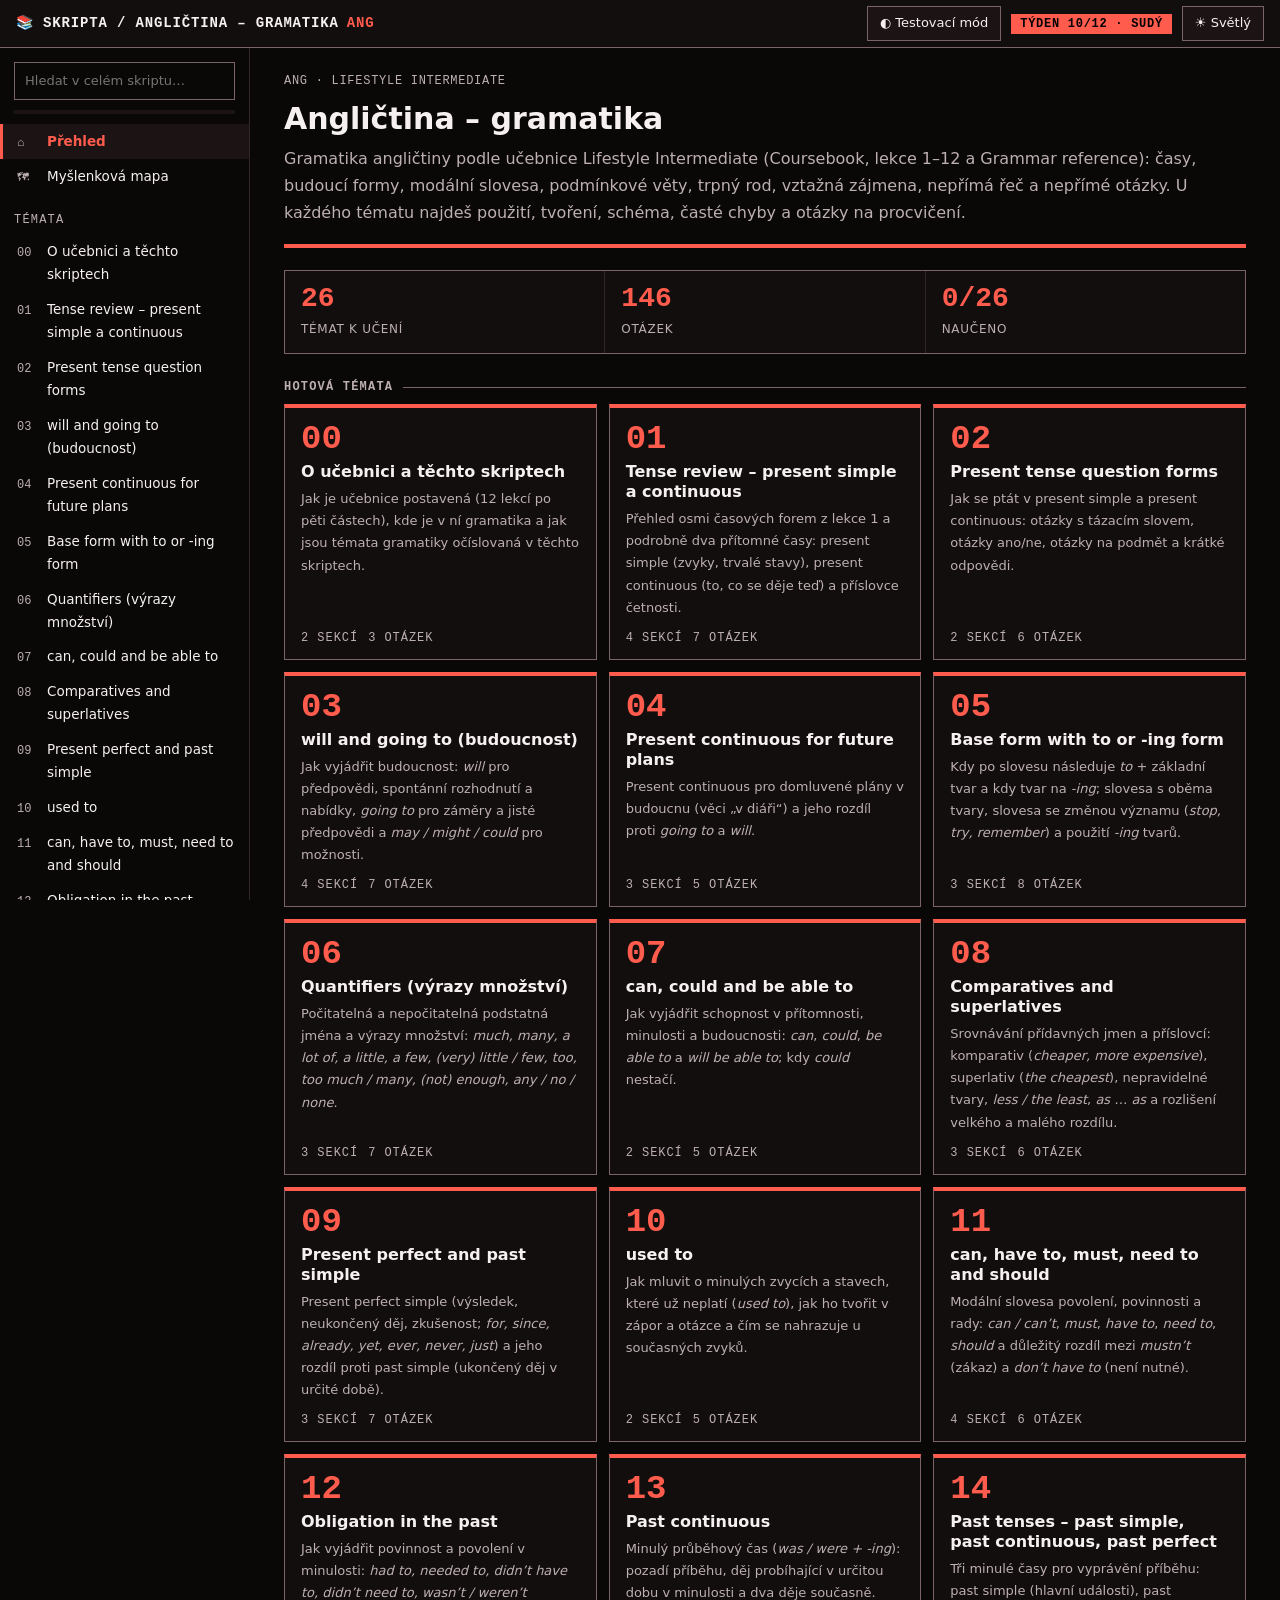
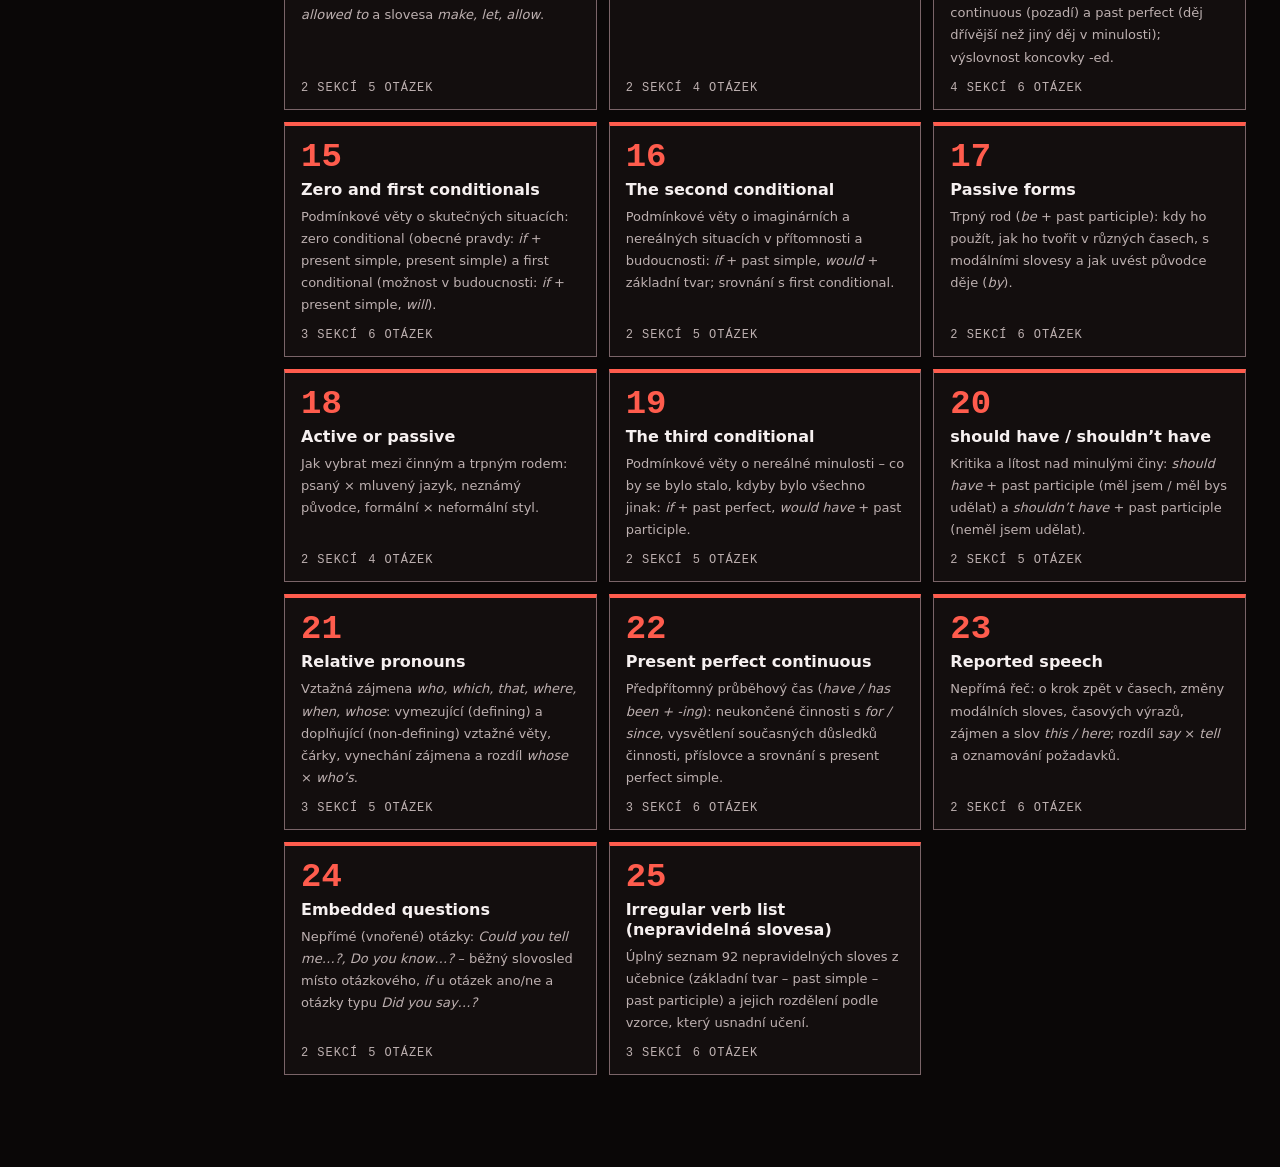
==== ang/index.html @ 48b774f6 "Add Angličtina (ANG) grammar study script from Lifestyle Intermediate - Add ang/ subject with 26 top" ====
<!doctype html>
<html lang="cs"><head><meta charset="utf-8"><meta name="viewport" content="width=device-width,initial-scale=1">
<title>Angličtina – gramatika (Lifestyle Intermediate)</title><link rel="stylesheet" href="../assets/style.css">
<script>document.documentElement.dataset.theme=JSON.parse(localStorage.getItem('theme')||'"dark"')</script></head>
<body>
<header class="top"><button class="burger" id="burger">☰</button><h1><a href="../index.html">📚 Skripta</a> / <a href="#/">Angličtina – gramatika</a><span class="code">ANG</span></h1><button id="recall" title="Zakryje definice a paragrafy – klikem je odhalíš (aktivní učení)">◐ Testovací mód</button><button id="theme"></button></header>
<div class="layout"><nav class="side" id="side"></nav><main id="main"></main></div>
<script>window.SUBJECT={id:'ang',code:'ANG · Lifestyle Intermediate',lockDraft:true,name:'Angličtina – gramatika',desc:'Gramatika angličtiny podle učebnice Lifestyle Intermediate (Coursebook, lekce 1–12 a Grammar reference): časy, budoucí formy, modální slovesa, podmínkové věty, trpný rod, vztažná zájmena, nepřímá řeč a nepřímé otázky. U každého tématu najdeš použití, tvoření, schéma, časté chyby a otázky na procvičení.'}</script>
<script src="../assets/app.js"></script>
<script src="../assets/dg.js"></script>
<script src="diagrams.js"></script>
<script src="../assets/map.js"></script>
<script src="map.js"></script>
<script src="topics/00-o-ucebnici.js"></script>
<script src="topics/01-tense-review.js"></script>
<script src="topics/02-present-question-forms.js"></script>
<script src="topics/03-will-going-to.js"></script>
<script src="topics/04-present-continuous-future.js"></script>
<script src="topics/05-to-ing-forms.js"></script>
<script src="topics/06-quantifiers.js"></script>
<script src="topics/07-can-could-able-to.js"></script>
<script src="topics/08-comparatives-superlatives.js"></script>
<script src="topics/09-present-perfect-past-simple.js"></script>
<script src="topics/10-used-to.js"></script>
<script src="topics/11-modals-obligation.js"></script>
<script src="topics/12-obligation-past.js"></script>
<script src="topics/13-past-continuous.js"></script>
<script src="topics/14-past-tenses.js"></script>
<script src="topics/15-zero-first-conditional.js"></script>
<script src="topics/16-second-conditional.js"></script>
<script src="topics/17-passive-forms.js"></script>
<script src="topics/18-active-or-passive.js"></script>
<script src="topics/19-third-conditional.js"></script>
<script src="topics/20-should-have.js"></script>
<script src="topics/21-relative-pronouns.js"></script>
<script src="topics/22-present-perfect-continuous.js"></script>
<script src="topics/23-reported-speech.js"></script>
<script src="topics/24-embedded-questions.js"></script>
<script src="topics/25-irregular-verbs.js"></script>
<script src="../assets/week.js"></script>
</body></html>
---- assets/style.css ----
:root{--bg:#0a0707;--panel:#130e0e;--panel2:#1c1414;--line:#33262a;--line2:#7a6468;--text:#f6f0f0;--muted:#bdb0b0;--accent:#ff5c4d;--accent-s:#3a1311;
--def:#62b6f5;--def-s:#0b1a2a;--law:#f0e442;--law-s:#262308;--tip:#ececec;--tip-s:#1f1f1f;--warn:#f0a020;--warn-s:#2c1d05;--bad:#ff7a6b;--bad-s:#2e0f0d;--ex:#e08cba;--ex-s:#2a1223;--ok:#62b6f5;--ok-s:#0b1a2a;
--on:#000;--mono:ui-monospace,SFMono-Regular,Menlo,Consolas,monospace}
[data-theme=light]{--bg:#f6f1f0;--panel:#fff;--panel2:#f1e8e7;--line:#d6c6c6;--line2:#8f7a7a;--text:#1a1010;--muted:#5a4a4a;--accent:#b3201a;--accent-s:#fbe0dd;
--def:#0b57a4;--def-s:#e2effc;--law:#6f6000;--law-s:#fbf5c9;--tip:#333;--tip-s:#ededed;--warn:#8f5200;--warn-s:#fdebcc;--bad:#a3140c;--bad-s:#fde2df;--ex:#9c2d6b;--ex-s:#f9e1ee;--ok:#0b57a4;--ok-s:#e2effc;--on:#fff}
*{box-sizing:border-box;border-radius:0}html{scroll-behavior:smooth;scroll-padding-top:64px}
body{margin:0;font:16px/1.7 system-ui,-apple-system,"Segoe UI",Roboto,sans-serif;background:var(--bg);color:var(--text)}
a{color:var(--accent)}
.mono,.lb,.badge,.ih,nav.side .grp,.sn{font-family:var(--mono)}
.top{position:sticky;top:0;z-index:20;display:flex;align-items:center;gap:10px;padding:0 16px;height:48px;background:var(--panel);border-bottom:1px solid var(--line2)}
.top h1{font-size:14px;margin:0;flex:1;white-space:nowrap;overflow:hidden;text-overflow:ellipsis;font-family:var(--mono);text-transform:uppercase;letter-spacing:.06em}
.top h1 a{text-decoration:none;color:inherit}.top .code{color:var(--accent);margin-left:8px}
button,.btn{font:inherit;font-size:13px;cursor:pointer;border:1px solid var(--line2);background:var(--panel2);color:var(--text);padding:5px 12px;text-decoration:none;display:inline-block}
button:hover,.btn:hover{border-color:var(--accent);color:var(--accent)}button.on{background:var(--accent);color:var(--on);border-color:var(--accent)}
.burger{display:none}
.layout{display:grid;grid-template-columns:250px minmax(0,1fr);max-width:1560px;margin:0 auto}
nav.side{position:sticky;top:48px;height:calc(100vh - 48px);overflow:auto;padding:14px 0;border-right:1px solid var(--line)}
nav.side input{width:calc(100% - 28px);margin:0 14px 10px;padding:7px 10px;border:1px solid var(--line2);background:var(--bg);color:var(--text);font:inherit;font-size:13px}
nav.side input:focus{outline:none;border-color:var(--accent)}
nav.side a{display:flex;gap:10px;align-items:baseline;padding:6px 14px;text-decoration:none;color:var(--text);font-size:13.5px;border-left:3px solid transparent}
nav.side a:hover{background:var(--panel2)}nav.side a.cur{border-left-color:var(--accent);background:var(--panel2);color:var(--accent);font-weight:600}
nav.side a .n{color:var(--muted);width:20px;flex:none;font:12px var(--mono)}nav.side a .ok{margin-left:auto;color:var(--ok)}
nav.side a.lock{color:var(--muted);opacity:.45;cursor:not-allowed;text-decoration:line-through;text-decoration-color:transparent}nav.side a.lock:hover{background:none}
nav.side .grp{font-size:12px;text-transform:uppercase;letter-spacing:.1em;color:var(--muted);margin:16px 14px 4px}
.prog{height:4px;background:var(--panel2);margin:0 14px 10px}.prog i{display:block;height:100%;background:var(--accent)}
main{padding:26px 34px 90px;min-width:0}
main.topic{display:grid;grid-template-columns:minmax(0,1fr) 300px;gap:34px;align-items:start}
.crumb{color:var(--muted);font:12px var(--mono);margin-bottom:14px;text-transform:uppercase;letter-spacing:.06em}.crumb a{color:var(--muted)}
.hero{display:flex;gap:22px;align-items:flex-start;padding-bottom:18px;border-bottom:3px solid var(--accent);margin-bottom:22px}
.hero .num{font:800 64px/0.9 var(--mono);color:var(--accent);opacity:.9}
.hero h2{font-size:30px;line-height:1.15;margin:0 0 8px}.hero p{margin:0;color:var(--muted);font-size:16px}
.meta{display:flex;flex-wrap:wrap;gap:6px;margin-top:12px}
.badge{font-size:12px;padding:2px 8px;border:1px solid var(--line2);color:var(--muted);text-transform:uppercase;letter-spacing:.05em}
.badge.sup{border-color:var(--warn);color:var(--warn);background:var(--warn-s)}.badge.src{border-color:var(--ok);color:var(--ok);background:var(--ok-s)}
article section{margin-bottom:26px;border-top:1px solid var(--line2);padding-top:14px}
article section>h3{margin:0 0 10px;font-size:21px;display:flex;gap:12px;align-items:baseline;cursor:pointer;user-select:none}
article section>h3 .sn{color:var(--accent);font-size:13px;border:1px solid var(--accent);padding:0 6px}
article section>h3::after{content:"–";margin-left:auto;color:var(--muted);font-family:var(--mono)}
article section.fold>h3::after{content:"+"}article section.fold>*:not(h3){display:none}
article p{margin:8px 0}article ul,article ol{margin:8px 0;padding-left:22px}article li{margin:4px 0}article li::marker{color:var(--accent)}
.box{padding:9px 14px;margin:10px 0;border-left:4px solid;position:relative}
.box .lb{display:block;font-size:12px;text-transform:uppercase;letter-spacing:.1em;font-weight:700;margin-bottom:2px}
.box.def{background:var(--def-s);border-color:var(--def)}.box.def .lb{color:var(--def);font-size:13px;text-transform:none;letter-spacing:0}
.box.law{background:var(--law-s);border-color:var(--law)}.box.law .lb{color:var(--law);font-size:13px;letter-spacing:0}
.box.tip{background:var(--tip-s);border-color:var(--tip)}.box.tip .lb{color:var(--tip)}
.box.warn{background:var(--warn-s);border-color:var(--warn)}.box.warn .lb{color:var(--warn)}
.box.ex{background:var(--ex-s);border-color:var(--ex)}.box.ex .lb{color:var(--ex)}
.recall .box.def,.recall .box.law,.recall .box.ex{cursor:pointer}
.recall .box.def:not(.shown)>:not(.lb),.recall .box.law:not(.shown)>:not(.lb),.recall .box.ex:not(.shown)>:not(.lb){filter:blur(7px);user-select:none}
.recall .box.def:not(.shown)::after,.recall .box.law:not(.shown)::after{content:"klikni pro odhalení";position:absolute;right:10px;top:8px;font:11px var(--mono);color:var(--muted)}
.tbl{overflow-x:auto;margin:12px 0;border:1px solid var(--line2)}table{border-collapse:collapse;width:100%;font-size:14px}
th,td{border:1px solid var(--line);padding:7px 11px;text-align:left;vertical-align:top}th{background:var(--panel2);color:var(--accent);font:600 12px var(--mono);text-transform:uppercase;letter-spacing:.04em}
tr:nth-child(even) td{background:var(--panel)}td:first-child{font-weight:600}
code{background:var(--panel2);padding:1px 5px;font:.9em var(--mono);border:1px solid var(--line)}
.mist{border:1px solid var(--bad);background:var(--bad-s);padding:14px 18px;margin-bottom:26px}.mist h3{margin:0 0 6px;color:var(--bad);font:700 13px var(--mono);text-transform:uppercase;letter-spacing:.08em}
.mist ul{margin:0;padding-left:20px}.mist li::marker{color:var(--bad)}
/* infobox (wiki-like) */
aside.info{position:sticky;top:64px;max-height:calc(100vh - 80px);overflow:auto;display:flex;flex-direction:column;gap:14px}
.ibox{border:1px solid var(--line2);background:var(--panel)}
.ih{background:var(--accent);color:var(--on);font-size:12px;font-weight:700;text-transform:uppercase;letter-spacing:.1em;padding:4px 12px}
.ibox ul{list-style:none;margin:0;padding:0;counter-reset:k}
.ibox li{padding:8px 12px 8px 38px;border-top:1px solid var(--line);font-size:13.5px;line-height:1.5;position:relative;counter-increment:k}
.ibox li:first-child{border-top:0}.ibox li::before{content:counter(k);position:absolute;left:12px;top:8px;font:700 12px var(--mono);color:var(--accent)}
.ibox .toc a{display:flex;gap:8px;padding:6px 12px;text-decoration:none;color:var(--muted);font-size:13px;border-left:3px solid transparent;border-top:1px solid var(--line)}
.ibox .toc a:first-of-type{border-top:0}.ibox .toc a:hover{color:var(--text);background:var(--panel2)}.ibox .toc a.act{color:var(--accent);border-left-color:var(--accent);background:var(--panel2)}
.ibox .toc a span{font:12px var(--mono);color:var(--muted);padding-top:1px}
.ibox .pad{padding:10px 12px;display:flex;gap:6px;flex-wrap:wrap}.ibox .pad button{flex:1}
/* otázky + kartičky */
.qa-card{border:1px solid var(--line2);background:var(--panel);padding:16px 18px;margin-bottom:22px}.qa-card>h3{margin:0 0 10px;font-size:21px;display:flex;gap:12px;align-items:baseline}
.qa-card>h3 .sn{color:var(--accent);font-size:13px;border:1px solid var(--accent);padding:0 6px}
.row{display:flex;gap:8px;flex-wrap:wrap;margin:8px 0}
details.qa{border:1px solid var(--line);margin:6px 0;background:var(--panel2)}details.qa[open]{border-color:var(--ok)}
details.qa summary{cursor:pointer;padding:9px 14px;font-weight:600;list-style:none;display:flex;gap:10px}
details.qa summary::before{content:"Q";font:700 12px var(--mono);color:var(--accent);padding-top:3px}details.qa[open] summary::before{content:"A";color:var(--ok)}
details.qa .a{padding:0 14px 12px 36px;border-top:1px dashed var(--line);padding-top:8px}
.fc{border:1px solid var(--accent);background:var(--bg);padding:18px 20px;margin:10px 0}
.fc .cnt{font:12px var(--mono);color:var(--muted);margin-bottom:8px;display:flex;justify-content:space-between}
.fc .q{font-size:19px;font-weight:600;margin-bottom:12px}.fc .a{border-left:4px solid var(--ok);background:var(--ok-s);padding:10px 14px;margin-bottom:12px}
.fc .yes{border-color:var(--ok);color:var(--ok)}.fc .no{border-color:var(--bad);color:var(--bad)}
.pager{display:flex;justify-content:space-between;gap:10px;margin-top:26px;border-top:1px solid var(--line2);padding-top:14px}
/* přehled */
.stats{display:flex;gap:0;border:1px solid var(--line2);margin:18px 0;background:var(--panel)}.stats div{flex:1;padding:12px 16px;border-right:1px solid var(--line)}.stats div:last-child{border:0}
.stats b{display:block;font:800 28px var(--mono);color:var(--accent)}.stats span{font-size:12px;color:var(--muted);text-transform:uppercase;letter-spacing:.06em}
.gh{font:700 12px var(--mono);text-transform:uppercase;letter-spacing:.1em;color:var(--muted);margin:26px 0 10px;display:flex;gap:10px;align-items:center}.gh::after{content:"";flex:1;height:1px;background:var(--line2)}
.grid{display:grid;grid-template-columns:repeat(auto-fill,minmax(270px,1fr));gap:12px}
.tcard{display:flex;flex-direction:column;gap:6px;text-decoration:none;color:inherit;background:var(--panel);border:1px solid var(--line2);border-top:4px solid var(--accent);padding:14px 16px;min-height:150px;position:relative}
.tcard:hover{background:var(--panel2);border-color:var(--accent)}.tcard .n{font:800 34px/1 var(--mono);color:var(--accent)}
.tcard b{font-size:16px;line-height:1.25}.tcard span.s{color:var(--muted);font-size:13px;flex:1}.tcard .f{font:12px var(--mono);color:var(--muted);display:flex;gap:10px;text-transform:uppercase}
.tcard.done{border-top-color:var(--ok)}.tcard.done .n{color:var(--ok)}
.tcard.lock{filter:grayscale(1);opacity:.5;cursor:not-allowed;border-top-color:var(--line2);border-style:dashed}.tcard.lock .n{color:var(--muted)}.tcard.lock:hover{background:var(--panel);border-color:var(--line2)}
.tcard.lock .wip{font:700 12px var(--mono);text-transform:uppercase;letter-spacing:.06em;color:var(--warn);border:1px solid var(--warn);padding:1px 6px;align-self:flex-start}
.notice{border:1px solid var(--warn);background:var(--warn-s);padding:10px 14px;margin:10px 0 0;font-size:14px}
.hit{margin:6px 0;font-size:14px;color:var(--muted)}mark{background:var(--accent);color:var(--on)}.card{border:1px solid var(--line2);background:var(--panel);padding:12px 16px;margin-bottom:10px}
@media(max-width:1100px){main.topic{grid-template-columns:minmax(0,1fr)}aside.info{position:static;max-height:none;order:-1}.ibox .toc{display:none}}
@media(max-width:860px){.burger{display:inline-block}.layout{grid-template-columns:1fr}nav.side{position:fixed;z-index:15;left:0;top:48px;width:270px;background:var(--panel);transform:translateX(-100%);transition:.15s;border-right:1px solid var(--line2)}
body.nav nav.side{transform:none}main{padding:16px 14px 70px}.hero .num{font-size:40px}.hero h2{font-size:24px}.stats{flex-wrap:wrap}.stats div{flex:1 1 40%}}
/* hranaté tenké scrollbary v barvách tématu */
*{scrollbar-width:thin;scrollbar-color:var(--line2) transparent}
::-webkit-scrollbar{width:8px;height:8px}::-webkit-scrollbar-track{background:transparent}
::-webkit-scrollbar-thumb{background:var(--line2)}::-webkit-scrollbar-thumb:hover{background:var(--accent)}::-webkit-scrollbar-corner{background:transparent}
html{scrollbar-color:var(--line2) var(--bg)}html::-webkit-scrollbar-track{background:var(--bg)}
/* místo tabulek: srovnání (.vs), glosář (.gl), karty (.cards), řádky (.rl) */
.f{font-size:14px;margin-top:6px}.f span{display:block;font:12px var(--mono);text-transform:uppercase;letter-spacing:.08em;color:var(--muted)}
.ct{font-weight:700;font-size:15px;color:var(--text)}
.vs{display:grid;grid-template-columns:repeat(var(--n),minmax(0,1fr));gap:0 10px;margin:12px 0}
.vh{font:700 13px var(--mono);text-transform:uppercase;letter-spacing:.05em;padding:8px 12px;color:var(--on)}
.vk{grid-column:1/-1;font:12px var(--mono);text-transform:uppercase;letter-spacing:.1em;color:var(--muted);margin:12px 0 4px;display:flex;gap:10px;align-items:center}.vk::after{content:"";flex:1;height:1px;background:var(--line)}
.vc{padding:8px 12px;background:var(--panel);border-left:4px solid;font-size:14px}
.c0{--c:var(--def)}.c1{--c:var(--warn)}.c2{--c:var(--ex)}.vh{background:var(--c)}.vc{border-color:var(--c)}
.gl{margin:12px 0;border-left:2px solid var(--line2)}.gr{display:grid;grid-template-columns:minmax(120px,26%) 1fr;gap:14px;padding:8px 14px;border-bottom:1px solid var(--line)}
.gr:hover{background:var(--panel)}.gt{font-weight:700;color:var(--accent)}
.cards{display:grid;grid-template-columns:repeat(auto-fill,minmax(230px,1fr));gap:10px;margin:12px 0}
.cd{background:var(--panel);border:1px solid var(--line2);border-top:3px solid var(--accent);padding:10px 14px}
.rl{margin:12px 0;border-top:1px solid var(--line2)}.rr{display:grid;grid-template-columns:minmax(120px,22%) 1fr;gap:14px;padding:10px 4px;border-bottom:1px solid var(--line)}
.rr .ct{color:var(--accent)}.rf{display:grid;grid-template-columns:repeat(auto-fit,minmax(170px,1fr));gap:4px 18px}.rf .f{margin:0}
@media(max-width:700px){.vs{grid-template-columns:1fr}.gr,.rr{grid-template-columns:1fr;gap:4px}}
/* hero s velkou ikonou */
.hero .tile{flex:none;width:104px;height:104px;border:2px solid var(--accent);background:linear-gradient(135deg,var(--accent-s),var(--panel));display:grid;place-items:center;position:relative}
.hero .tile span{font-size:54px;line-height:1}.hero .tile i{position:absolute;left:0;top:0;background:var(--accent);color:var(--on);font:700 12px var(--mono);padding:1px 7px;font-style:normal}
/* vizuální bloky */
.vz{margin:18px 0}.vt{font:700 12px var(--mono);text-transform:uppercase;letter-spacing:.1em;color:var(--muted);margin-bottom:8px}
.flow{display:flex;flex-wrap:wrap;gap:10px 28px}.fs{flex:1 1 150px;position:relative;background:var(--panel);border:1px solid var(--line2);border-top:4px solid var(--accent);padding:10px 12px}
.fs::after{content:"▶";position:absolute;right:-22px;top:50%;transform:translateY(-50%);color:var(--accent);font-size:15px}.fs:last-child::after{display:none}
.fs .no{display:block;font:800 22px var(--mono);color:var(--accent);opacity:.8}.fs b{display:block;font-size:15px}.fs p{margin:4px 0 0;font-size:13.5px;color:var(--muted)}
.pyr{display:flex;flex-direction:column;align-items:center;gap:4px}.pl{background:color-mix(in srgb,var(--accent) calc(var(--a)*45%),var(--panel));border:1px solid var(--accent);padding:8px 14px;text-align:center;min-width:220px}
.pl b{display:block;font-size:15px}.pl span{font-size:13px;color:var(--text);opacity:.8}
.tree{font-size:14px}.tn{display:inline-block;background:var(--panel);border:1px solid var(--line2);border-left:4px solid var(--accent);padding:6px 12px;max-width:100%}
.tn b{display:block}.tn span{font-size:13px;color:var(--muted)}.tn.d0{background:var(--accent);color:var(--on)}.tn.d0 span{color:var(--on);opacity:.75}.tn.d1{border-left-color:var(--def)}.tn.d2{border-left-color:var(--ok)}.tn.d3{border-left-color:var(--law)}
.tk{margin-left:14px;margin-top:2px}.tc{position:relative;padding:8px 0 0 26px;border-left:2px solid var(--line2)}.tc::before{content:"";position:absolute;left:0;top:26px;width:22px;border-top:2px solid var(--line2)}
.tc:last-child{border-left-color:transparent}.tc:last-child::after{content:"";position:absolute;left:-2px;top:0;height:27px;border-left:2px solid var(--line2)}
.tl{border-left:3px solid var(--accent);margin:6px 0 6px 8px}.ti{position:relative;padding:0 0 16px 24px}.ti::before{content:"";position:absolute;left:-9px;top:5px;width:15px;height:15px;background:var(--bg);border:3px solid var(--accent)}
.ti .w{font:700 12px var(--mono);color:var(--accent);text-transform:uppercase;letter-spacing:.05em}.ti p{margin:2px 0 0;font-size:14px;color:var(--muted)}
.nums,.icons{display:grid;grid-template-columns:repeat(auto-fit,minmax(150px,1fr));gap:10px}
.nm{background:var(--panel);border:1px solid var(--line2);padding:12px 14px;display:flex;flex-direction:column;border-bottom:4px solid var(--accent)}
.nm b{font:800 42px/1 var(--mono);color:var(--accent)}.nm em{font:700 12px var(--mono);text-transform:uppercase;color:var(--muted);font-style:normal;letter-spacing:.06em;margin-top:2px}.nm span{font-size:13.5px;margin-top:6px}
.ic{background:var(--panel);border:1px solid var(--line2);padding:14px;text-align:center}.ico{font-size:34px;line-height:1;margin-bottom:6px}.ic b{display:block;font-size:14.5px}.ic span{font-size:13px;color:var(--muted)}
.vsb{display:grid;grid-template-columns:repeat(var(--n),minmax(0,1fr));gap:12px;position:relative}
.vsb .vcol{background:var(--panel);border:1px solid var(--line2);border-top:5px solid var(--c)}.vsb .vh{background:none;color:var(--c);font:800 15px var(--mono);padding:10px 14px 4px;text-transform:uppercase}
.vsb ul{list-style:none;margin:0;padding:4px 14px 12px}.vsb li{padding:5px 0 5px 22px;position:relative;font-size:14px;border-top:1px dashed var(--line)}.vsb li:first-child{border:0}.vsb li::before{content:"■";position:absolute;left:0;top:7px;font-size:10px;color:var(--c)}
.vsb .x{position:absolute;left:50%;top:18px;transform:translateX(-50%);background:var(--bg);border:2px solid var(--line2);width:30px;height:30px;display:grid;place-items:center;font:800 15px var(--mono);color:var(--muted)}
@media(max-width:700px){.fs::after{display:none}.vsb{grid-template-columns:1fr}.vsb .x{display:none}.hero .tile{width:72px;height:72px}.hero .tile span{font-size:36px}}

/* přístupnost pro barvoslepé: typ bloku se pozná i podle symbolu a stylu rámu, ne jen podle barvy */
.box.def .lb::before{content:"◆ "}.box.law .lb::before{content:"▤ "}.box.tip .lb::before{content:"★ "}.box.warn .lb::before{content:"▲ "}.box.ex .lb::before{content:"➜ "}
.box.tip{border-left-style:dashed}.box.ex{border-left-style:dotted}.box.warn{border-left-style:double;border-left-width:6px}.box.law{border-left-style:solid}
.mist li{list-style:none;position:relative}.mist li::before{content:"✕";position:absolute;left:-18px;color:var(--bad);font-weight:700}.mist{border-style:dashed;border-width:2px}
.vsb .c0 .vh::before{content:"A · "}.vsb .c1 .vh::before{content:"B · "}.vsb .c2 .vh::before{content:"C · "}
.vsb li::before{content:"■"}.vsb .c1 li::before{content:"▲"}.vsb .c2 li::before{content:"●"}
.fc .yes::before{content:"✔ "}.fc .no::before{content:"✘ "}
.hero{border-bottom-width:4px}details.qa summary,.gt,.ct{font-weight:700}
/* slovníček na začátku kapitoly */
details.vocab{border:2px dashed var(--line2);background:var(--panel);margin-bottom:24px}
details.vocab summary{cursor:pointer;padding:9px 14px;font:700 13px var(--mono);text-transform:uppercase;letter-spacing:.08em;color:var(--accent);list-style:none}
details.vocab summary::before{content:"Aa";background:var(--accent);color:var(--on);padding:1px 6px;margin-right:10px}details.vocab summary::after{content:" ▾";color:var(--muted)}details.vocab:not([open]) summary::after{content:" ▸"}
details.vocab dl{margin:0;padding:2px 14px 12px;display:grid;grid-template-columns:repeat(auto-fit,minmax(260px,1fr));gap:2px 24px}
details.vocab dl>div{padding:7px 0;border-top:1px solid var(--line)}details.vocab dt{font-weight:700;color:var(--text)}details.vocab dd{margin:2px 0 0;font-size:14px;color:var(--muted)}

/* diagramy (blok 'svg', helpery v dg.js) */
.dg{overflow-x:auto;border:1px solid var(--line);background:var(--panel);padding:12px}
.dg svg{display:block;margin:0 auto;width:100%;height:auto;font:13px system-ui,-apple-system,"Segoe UI",Roboto,sans-serif}
.dg text{fill:var(--text)}.dg .c{text-anchor:middle}.dg .e{text-anchor:end}.dg .mo{font-family:var(--mono)}.dg .bd{font-weight:700}.dg .sm{font-size:11px}.dg .mu{fill:var(--muted)}
.dg .tA{fill:var(--accent)}.dg .tD{fill:var(--def)}.dg .tW{fill:var(--warn)}.dg .tE{fill:var(--ex)}
.dg .b{fill:var(--panel2);stroke:var(--line2);stroke-width:1.5}.dg .pd{fill:none;stroke:var(--line2);stroke-width:1.5;stroke-dasharray:4 3}
.dg .fA{fill:var(--accent-s);stroke:var(--accent);stroke-width:1.5}.dg .fD{fill:var(--def-s);stroke:var(--def);stroke-width:1.5}
.dg .fW{fill:var(--warn-s);stroke:var(--warn);stroke-width:1.5}.dg .fE{fill:var(--ex-s);stroke:var(--ex);stroke-width:1.5}
.dg .ln{stroke:var(--muted);stroke-width:1.5;fill:none}.dg .lA{stroke:var(--accent);stroke-width:2;fill:none}.dg .lD{stroke:var(--def);stroke-width:2;fill:none}.dg .lW{stroke:var(--warn);stroke-width:2;fill:none}
.dg .ds{stroke-dasharray:5 4}.dg marker path{fill:var(--muted)}
.cap{font-size:13px;color:var(--muted);margin:6px 0 0}
.tcard .vbadge{position:absolute;top:12px;right:12px;font:700 11px var(--mono);text-transform:uppercase;letter-spacing:.06em;color:var(--def);background:var(--def-s);border:1px solid var(--def);padding:2px 7px}
.badge.vid{border-color:var(--def);color:var(--def);background:var(--def-s)}
.vin{margin:4px 0 16px;background:var(--panel);border:1px solid var(--def)}
.vin video{display:block;width:100%;aspect-ratio:16/9;background:#000}.vin figcaption{display:flex;justify-content:space-between;gap:8px;padding:8px 10px;font-size:14px;color:var(--def)}.vin figcaption span{font:12px var(--mono);color:var(--muted)}
.toc .tv{font-style:normal;font-size:10px;color:var(--def)}
.vx{margin-top:12px;padding:12px 16px;background:var(--panel);border:1px solid var(--line2);border-left:4px solid var(--def);font-size:15px;line-height:1.65}.vx .lb{display:block;font:700 11px var(--mono);text-transform:uppercase;letter-spacing:.08em;color:var(--def);margin-bottom:4px}

/* interaktivní průvodce (blok 'widget', mlg/qm-widget.js) */
.qw{border:1px solid var(--line2);background:var(--panel);outline:none}.qw:focus-visible{border-color:var(--accent)}
.qw .lbl{font:12px var(--mono);color:var(--muted);text-transform:uppercase;letter-spacing:.08em}
.qw-top,.qw-row{display:flex;flex-wrap:wrap;gap:6px;align-items:center}.qw-top{padding:10px 12px;border-bottom:1px solid var(--line)}
.qw-ed{padding:10px 12px;border-bottom:1px solid var(--line);background:var(--panel2)}
.qw-cells{display:grid;grid-template-columns:repeat(auto-fill,minmax(82px,1fr));gap:5px;margin-top:8px}
.qw-cell{display:flex;justify-content:space-between;font:13px var(--mono);padding:4px 8px}.qw-cell.on{background:var(--def-s);border-color:var(--def);color:var(--def)}
.qw-ph{display:flex;flex-wrap:wrap;border-bottom:1px solid var(--line)}
.qw-ph button{border:0;border-right:1px solid var(--line);background:none;flex:1;min-width:92px;font:12px var(--mono);text-transform:uppercase;letter-spacing:.05em;padding:8px 6px;color:var(--muted)}
.qw-ph button i{font-style:normal;display:inline-block;width:18px;height:18px;line-height:18px;border:1px solid var(--line2);margin-right:6px;font-size:11px}
.qw-ph button.dn{color:var(--text)}.qw-ph button.on{background:var(--accent-s);color:var(--accent);box-shadow:inset 0 -3px var(--accent)}.qw-ph button.on i{background:var(--accent);color:var(--on);border-color:var(--accent)}
.qw-body{padding:14px 12px}.qw-view{min-height:120px;margin-bottom:14px}
.qw-c{display:inline-block;width:1.25em;text-align:center;font:600 16px/1.5 var(--mono);font-style:normal}
.qw-c.d1{color:var(--def)}.qw-c.d0{color:var(--text)}.qw-c.dd{color:var(--muted)}.qw-c.hd{color:var(--muted);font-weight:400;font-size:12px}.qw-c.same{color:var(--muted)}
.qw-c.df{background:var(--bad-s);color:var(--bad);outline:1px solid var(--bad)}
.qw-fm{margin-bottom:10px;line-height:2.1}.qw-t{font:600 14px var(--mono);padding:2px 7px;border:1px solid var(--line2);background:var(--panel2);white-space:nowrap}.qw-t.big{font-size:20px;border-color:var(--accent);background:var(--accent-s);padding:6px 12px}
.qw-or{margin:0 6px;color:var(--muted);font-weight:700}
.qw-cols{display:flex;gap:14px;overflow-x:auto;align-items:flex-start;padding-bottom:6px}
.qw-col{min-width:168px;flex:1 1 0;border:1px solid var(--line)}
.qw-ct{padding:5px 8px;background:var(--panel2);font:700 12px var(--mono);text-transform:uppercase;letter-spacing:.06em;border-bottom:1px solid var(--line)}.qw-ct span{color:var(--muted);font-weight:400;text-transform:none;letter-spacing:0}
.qw-hd,.qw-it{display:grid;grid-template-columns:auto 1fr;gap:0 6px;align-items:center;padding:2px 8px}.qw-hd{font:12px var(--mono);color:var(--muted);border-bottom:1px dashed var(--line)}
.qw-gh{padding:2px 10px;font:11px var(--mono);color:var(--muted);background:var(--bg);text-transform:uppercase;letter-spacing:.06em;border-top:1px solid var(--line)}
.qw-it{font-size:14px;border-left:4px solid transparent}.qw-it .qw-sub{grid-column:1/-1;font:12px var(--mono);color:var(--muted);line-height:1.35;padding-bottom:2px}.qw-it .qw-no{color:var(--def)}.qw-it .qw-mk{font:11px var(--mono);text-align:right;color:var(--muted);text-transform:uppercase}
.qw-it.used .qw-cd,.qw-it.used .qw-sub{opacity:.5}.qw-it.used .qw-mk{color:var(--def);font-size:15px;opacity:1}
.qw-it.prime{border-left-color:var(--law);background:var(--law-s)}.qw-it.prime .qw-mk{color:var(--law);font-weight:700}
.qw-it.ha{border-left-color:var(--def);background:var(--def-s)}.qw-it.hb{border-left-color:var(--ex);background:var(--ex-s)}
.qw-it.hr{border-left-color:var(--accent);background:var(--accent-s);animation:qwp .9s}.qw-it.hp{outline:2px solid var(--law);outline-offset:-2px}
@keyframes qwp{0%{transform:scale(1.04)}100%{transform:none}}
.qw-calc{border:1px solid var(--line2);padding:6px 10px;margin-bottom:12px;background:var(--bg)}
.qw-cr{display:grid;grid-template-columns:70px auto 1fr;gap:10px;align-items:center}.qw-cr .l{font:11px var(--mono);text-transform:uppercase;color:var(--muted)}
.qw-cr .l.a{color:var(--def)}.qw-cr .l.b{color:var(--ex)}.qw-cr .l.r{color:var(--accent)}.qw-cr .qw-tm{font:13px var(--mono);color:var(--muted)}.qw-cr.dif .qw-tm{color:var(--bad)}.qw-cr.res{border-top:1px solid var(--line2);margin-top:3px;padding-top:3px}.qw-cr.res .qw-tm{color:var(--text);font-weight:700}
.qw-pl{display:flex;flex-wrap:wrap;gap:8px;margin-top:12px}.qw-pc{border:1px solid var(--law);background:var(--law-s);padding:6px 10px;display:flex;flex-direction:column;gap:0;line-height:1.5}.qw-pc .mu{font-size:12px;color:var(--muted)}
.qw-cv{overflow-x:auto}.qw-cv table{border-collapse:collapse;font:14px var(--mono)}.qw-cv th,.qw-cv td{border:1px solid var(--line);padding:5px 12px;text-align:center}.qw-cv th{background:var(--panel2);color:var(--muted);font-weight:400}
.qw-cv td.pn{text-align:left;white-space:nowrap}.qw-cv td.pn .qw-tm{color:var(--muted);margin-left:6px}.qw-cv td.x{color:var(--def);font-weight:700;font-size:16px}
.qw-cv td.lt{color:var(--muted)}.qw-cv .hv{background:var(--panel2)}.qw-cv td.x.hv{background:var(--def-s)}
.qw-cv tr.pick td{background:var(--law-s)}.qw-cv tr.pick td.pn{box-shadow:inset 4px 0 var(--law)}.qw-cv th.cv,.qw-cv td.cv.x{background:var(--ok-s)}.qw-cv th.sg,.qw-cv td.sg.x{color:var(--warn);background:var(--warn-s);outline:2px solid var(--warn);outline-offset:-2px}
.qw-alts{display:flex;flex-wrap:wrap;gap:6px;align-items:center;margin-top:12px}.qw-alts button{font-family:var(--mono);font-size:13px}
.qw-res{margin:4px 0 14px;line-height:2.4}
.qw-stat{display:flex;flex-wrap:wrap;gap:16px;align-items:center;margin-bottom:6px}.qw-stat b{font:800 30px var(--mono);color:var(--accent);display:block;line-height:1.1}.qw-stat span{font-size:12px;color:var(--muted)}.qw-stat .arrow{font-size:24px;color:var(--muted)}
.qw-stat .chk{font-size:13px;padding:4px 10px;border:1px solid}.qw-stat .chk.ok{color:var(--def);border-color:var(--def);background:var(--def-s)}.qw-stat .chk.bad{color:var(--bad);border-color:var(--bad)}
.qw-ex{border-top:3px solid var(--accent);padding-top:10px}.qw-st{font:12px var(--mono);color:var(--muted);text-transform:uppercase;letter-spacing:.08em}.qw-ex h4{font-size:19px;margin:2px 0 8px}
.qw-p{display:grid;grid-template-columns:96px 1fr;gap:10px;margin:6px 0;align-items:baseline}.qw-p>span{font:700 11px var(--mono);text-transform:uppercase;letter-spacing:.06em;color:var(--accent)}.qw-p p{margin:0;line-height:1.6}.qw-p.ch{background:var(--def-s);padding:6px 8px;border-left:3px solid var(--def)}.qw-p.ch>span{color:var(--def)}
.qw-nav{position:sticky;top:48px;z-index:6;display:flex;gap:8px;align-items:center;padding:8px 12px;border-bottom:1px solid var(--line2);background:var(--panel2)}.qw-nav button:disabled{opacity:.35;cursor:default}
.qw-dots{flex:1;display:flex;gap:1px;flex-wrap:nowrap;min-width:0;overflow:hidden;align-items:center}.qw-dots button{flex:1 1 0;min-width:0;max-width:14px;height:12px;padding:0;border:0;background:var(--bg)}
.qw-dots button.dn{background:var(--line2)}.qw-dots button.cur{background:var(--accent);transform:scaleY(1.4)}
.qw-leg{display:flex;flex-wrap:wrap;gap:6px 16px;align-items:center;padding:8px 12px;border-top:1px solid var(--line);font-size:12px;color:var(--muted)}
.qw-leg .ha,.qw-leg .hb,.qw-leg .hr,.qw-leg .hp{padding:0 7px;border-left:4px solid}.qw-leg .ha{border-color:var(--def);background:var(--def-s)}.qw-leg .hb{border-color:var(--ex);background:var(--ex-s)}.qw-leg .hr{border-color:var(--accent);background:var(--accent-s)}.qw-leg .hp{border-color:var(--law);background:var(--law-s)}.qw-leg .hint{margin-left:auto;font-style:italic}
@media(max-width:700px){.qw-p{grid-template-columns:1fr;gap:2px}}
.qz-opts{display:grid;gap:8px;margin-bottom:12px}.qz-o{text-align:left;display:flex;gap:12px;padding:10px 14px;font-size:15px}.qz-o b{font-family:var(--mono);color:var(--accent)}
.qz-o.ok{border-color:var(--ok);background:var(--ok-s)}.qz-o.bad{border-color:var(--bad);background:var(--bad-s)}.qz-o:disabled{cursor:default;color:var(--text)}
.lec{display:inline-block;font:700 11px var(--mono);color:var(--lc);background:color-mix(in srgb,var(--lc) 18%,transparent);border:1px solid var(--lc);padding:1px 6px;white-space:nowrap}
nav.side a .lec{margin-left:auto}nav.side a .lec+.lec{margin-left:0}nav.side a .lec~.ok,nav.side a .ok{margin-left:6px}
.tcard .lecs{display:flex;gap:4px;flex-wrap:wrap}
.scards{grid-template-columns:repeat(2,minmax(0,1fr));align-items:stretch}@media(max-width:860px){.scards{grid-template-columns:1fr}}.scard{min-height:0}.scard p{margin:0;font-size:13.5px;line-height:1.5}.scard p b{display:inline;font-size:12px;font-family:var(--mono);text-transform:uppercase;letter-spacing:.06em}.scard p b.ok{color:var(--ok)}.scard p b.warn{color:var(--warn)}
.scard .vbadge.st.src{color:var(--ok);background:var(--ok-s);border-color:var(--ok)}.scard .vbadge.st.sup{color:var(--warn);background:var(--warn-s);border-color:var(--warn)}.scard .f{text-transform:none}
.top .week{flex:none;font:700 12px var(--mono);text-transform:uppercase;letter-spacing:.06em;padding:3px 9px;background:var(--accent);color:var(--on);white-space:nowrap}
/* myšlenková mapa (zpn/map.js): plátno s posunem/zoomem, uzly absolutně v .mm-w, spojnice v SVG; barva větve v --c; „ručně kreslený“ vzhled */
.mm-top{display:flex;flex-wrap:wrap;gap:6px;align-items:center;padding:10px 12px;border-bottom:1px solid var(--line)}.mm-top input{flex:1 1 220px;min-width:0}.mm-cnt{color:var(--muted);font-size:12px}
.mm-cv{position:relative;user-select:none;-webkit-user-select:none;height:calc(100vh - 150px);min-height:420px;overflow:hidden;cursor:default;touch-action:none;background-color:var(--bg);background-image:radial-gradient(var(--line) 1.2px,transparent 1.2px)}
.mm-cv.grab{cursor:grabbing}.mm-w{position:absolute;left:0;top:0;transform-origin:0 0}
.mm-e{position:absolute;left:0;top:0;width:1px;height:1px;overflow:visible;pointer-events:none}.mm-e path{fill:none;stroke:var(--c);stroke-width:2.2;stroke-linecap:round}.mm-e path.s{stroke-width:1;opacity:.45;transform:translate(1.5px,1.2px)}
.mm-n{position:absolute;transform:translate(-50%,-50%) rotate(var(--r));width:max-content;max-width:190px;padding:6px 11px;text-align:center;line-height:1.25;font:14px "Chalkboard SE","Comic Sans MS","Segoe Print",cursive;color:var(--text);background:var(--panel);border:2px solid var(--c);border-radius:255px 15px 225px 15px/15px 225px 15px 255px;cursor:grab;user-select:none;white-space:normal;transition:box-shadow .15s}
.mm-n:hover{box-shadow:3px 3px 0 var(--c)}.mm-n i{font:11px var(--mono);font-style:normal;color:var(--muted);margin-left:6px}.mm-n.open i{display:none}
.mm-n.d0{font-size:28px;font-weight:700;padding:16px 26px;background:var(--c);color:var(--on);max-width:none}
.mm-n.d1{font-size:18px;font-weight:700;padding:10px 16px;max-width:230px;background:color-mix(in srgb,var(--c) 25%,var(--panel))}
.mm-n.d2{font-weight:700}.mm-n.d4{font-size:12.5px;padding:4px 9px;border-width:1.5px}
.mm-n.lock{opacity:.5;border-style:dashed}.mm-n.sel{box-shadow:0 0 0 3px var(--bg),0 0 0 5px var(--c)}
.mm-q .mm-n:not(.path):not(.hit){opacity:.3}.mm-n.hit{background:var(--law-s);border-color:var(--law)}
.mm-hint{position:absolute;left:10px;bottom:8px;font-size:11px;color:var(--muted);pointer-events:none}
.wg:fullscreen{background:var(--bg);display:flex;flex-direction:column}.wg:fullscreen .mm-cv{height:auto;flex:1}
.mm-d{position:fixed;right:18px;bottom:18px;z-index:20;width:min(400px,calc(100vw - 36px));max-height:55vh;overflow:auto;padding:14px 16px;background:var(--panel);border:1px solid var(--line2);border-top:4px solid var(--c);box-shadow:0 10px 40px #0008}
.mm-d h4{margin:2px 0 8px;font-size:16px}.mm-d .btn{display:inline-block;margin-top:10px}.mm-p{font-size:11px;color:var(--muted)}.mm-x{float:right;padding:2px 8px}
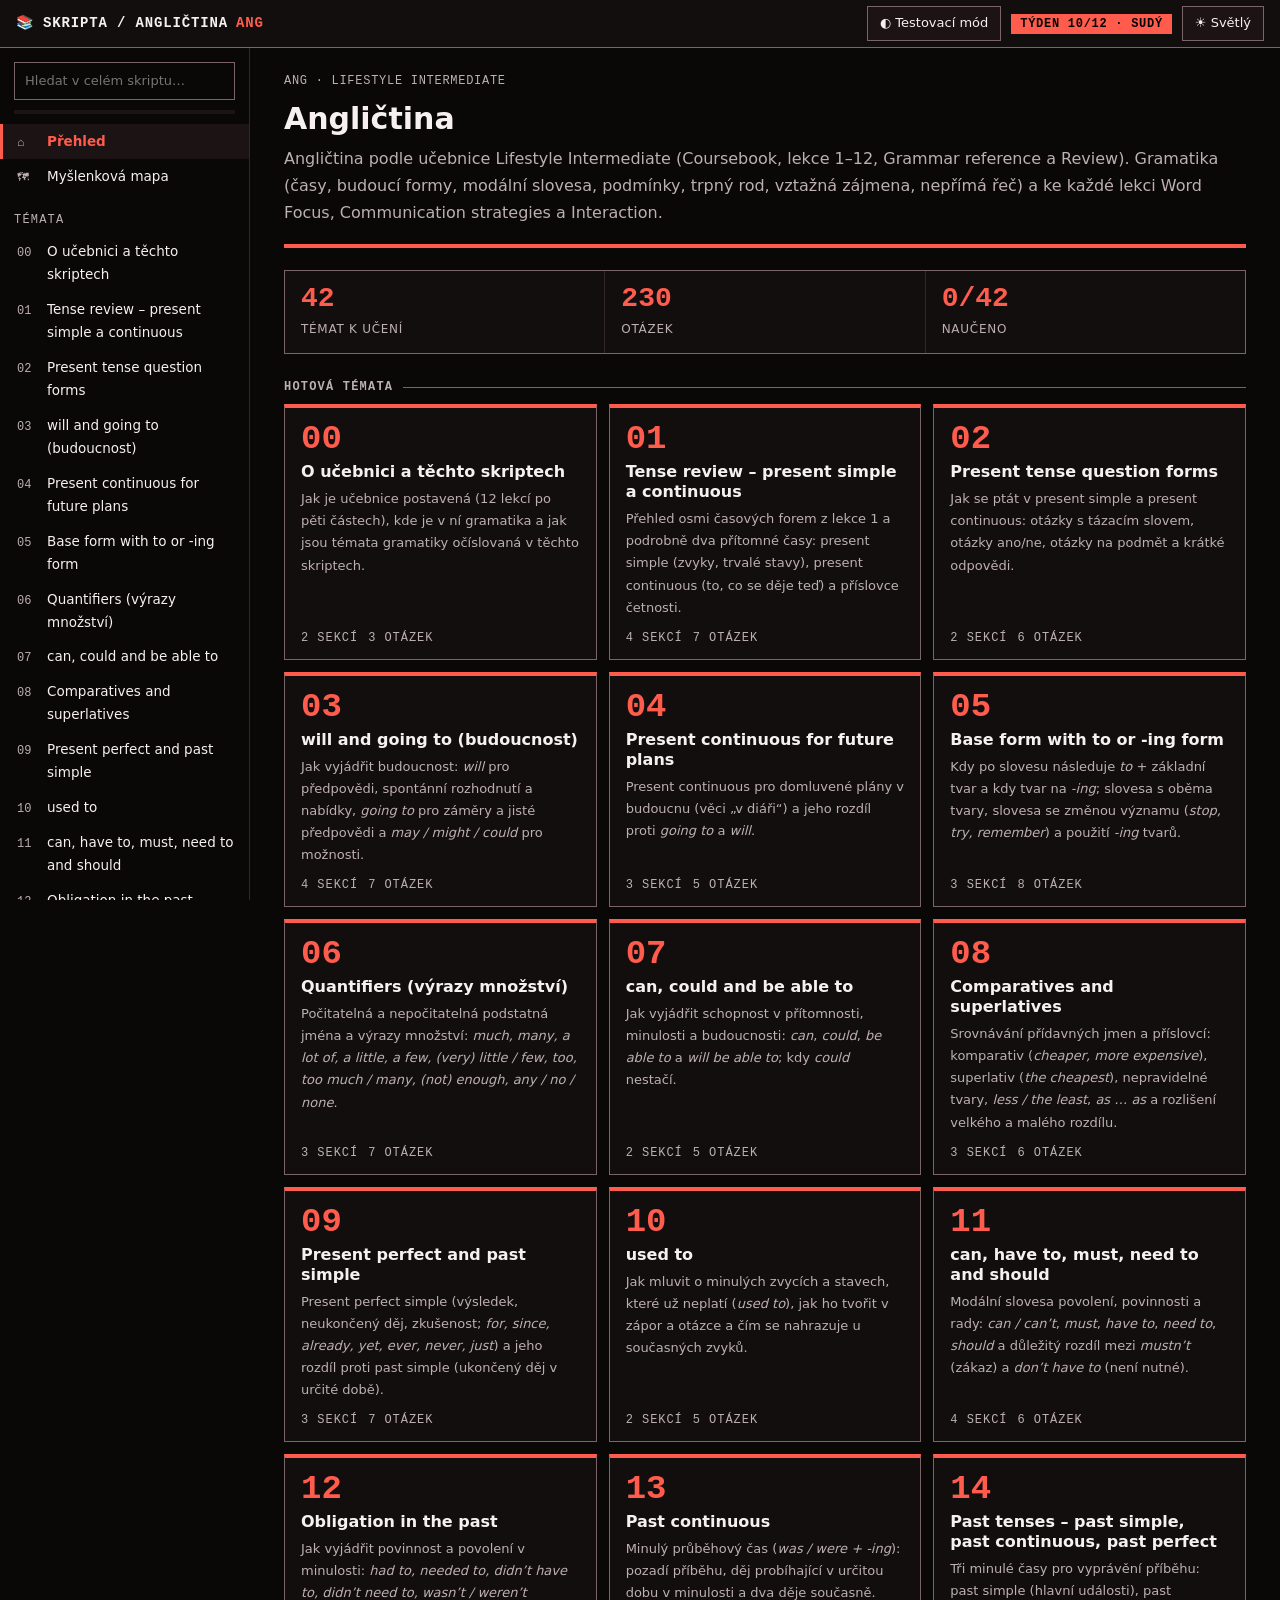
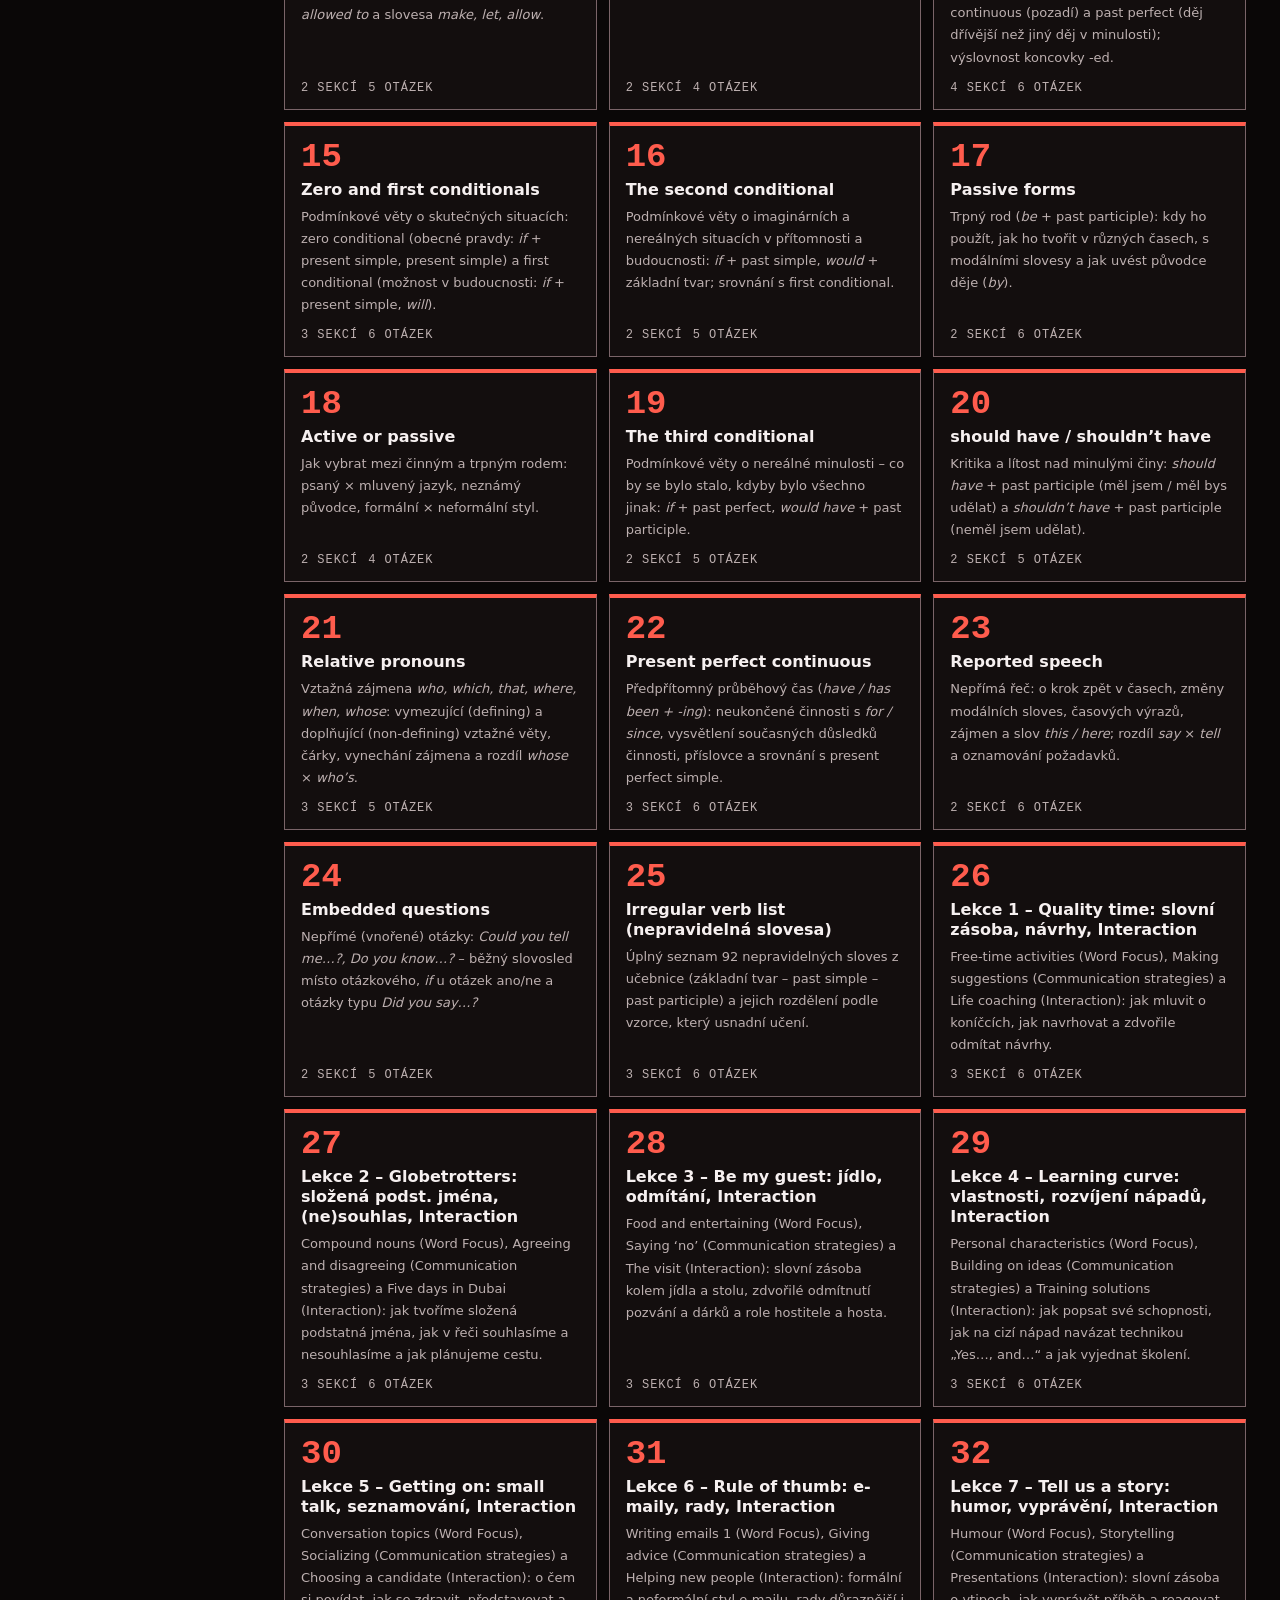
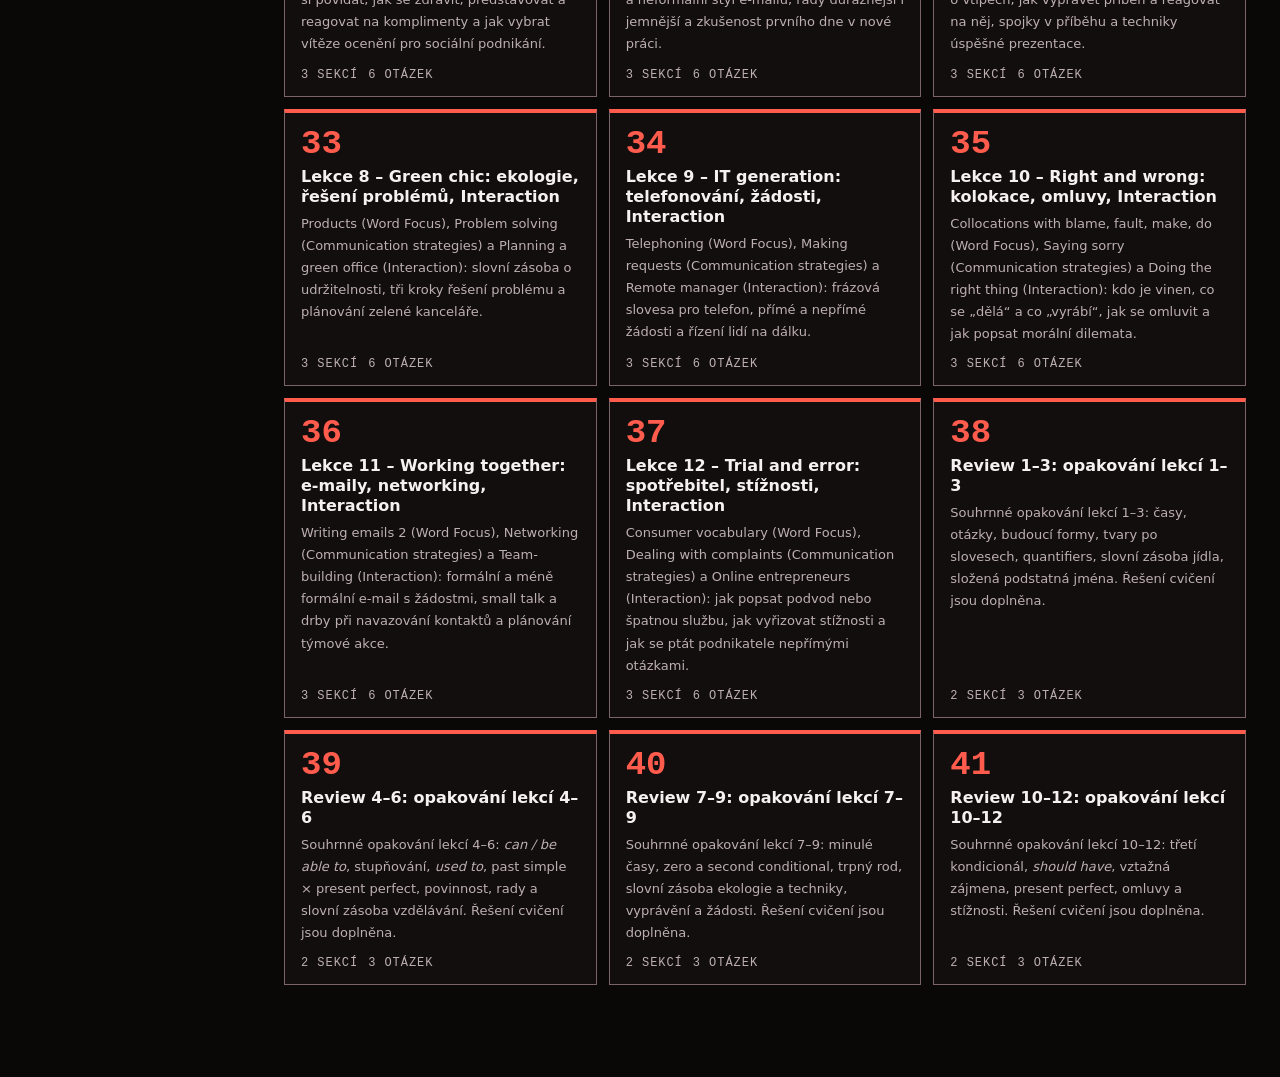
==== commit 13a3e293: "Add vocabulary and Review topics 26-41 to Angličtina (ANG) - Add topics 26-37 (Word Focus, Communica" ====
--- a/ang/index.html
+++ b/ang/index.html
@@ -1,11 +1,11 @@
 <!doctype html>
 <html lang="cs"><head><meta charset="utf-8"><meta name="viewport" content="width=device-width,initial-scale=1">
-<title>Angličtina – gramatika (Lifestyle Intermediate)</title><link rel="stylesheet" href="../assets/style.css">
+<title>Angličtina (Lifestyle Intermediate)</title><link rel="stylesheet" href="../assets/style.css">
 <script>document.documentElement.dataset.theme=JSON.parse(localStorage.getItem('theme')||'"dark"')</script></head>
 <body>
-<header class="top"><button class="burger" id="burger">☰</button><h1><a href="../index.html">📚 Skripta</a> / <a href="#/">Angličtina – gramatika</a><span class="code">ANG</span></h1><button id="recall" title="Zakryje definice a paragrafy – klikem je odhalíš (aktivní učení)">◐ Testovací mód</button><button id="theme"></button></header>
+<header class="top"><button class="burger" id="burger">☰</button><h1><a href="../index.html">📚 Skripta</a> / <a href="#/">Angličtina</a><span class="code">ANG</span></h1><button id="recall" title="Zakryje definice a paragrafy – klikem je odhalíš (aktivní učení)">◐ Testovací mód</button><button id="theme"></button></header>
 <div class="layout"><nav class="side" id="side"></nav><main id="main"></main></div>
-<script>window.SUBJECT={id:'ang',code:'ANG · Lifestyle Intermediate',lockDraft:true,name:'Angličtina – gramatika',desc:'Gramatika angličtiny podle učebnice Lifestyle Intermediate (Coursebook, lekce 1–12 a Grammar reference): časy, budoucí formy, modální slovesa, podmínkové věty, trpný rod, vztažná zájmena, nepřímá řeč a nepřímé otázky. U každého tématu najdeš použití, tvoření, schéma, časté chyby a otázky na procvičení.'}</script>
+<script>window.SUBJECT={id:'ang',code:'ANG · Lifestyle Intermediate',lockDraft:true,name:'Angličtina',desc:'Angličtina podle učebnice Lifestyle Intermediate (Coursebook, lekce 1–12, Grammar reference a Review). Gramatika (časy, budoucí formy, modální slovesa, podmínky, trpný rod, vztažná zájmena, nepřímá řeč) a ke každé lekci Word Focus, Communication strategies a Interaction.'}</script>
 <script src="../assets/app.js"></script>
 <script src="../assets/dg.js"></script>
 <script src="diagrams.js"></script>
@@ -37,5 +37,21 @@
 <script src="topics/23-reported-speech.js"></script>
 <script src="topics/24-embedded-questions.js"></script>
 <script src="topics/25-irregular-verbs.js"></script>
+<script src="topics/26-lekce-1-quality-time.js"></script>
+<script src="topics/27-lekce-2-globetrotters.js"></script>
+<script src="topics/28-lekce-3-be-my-guest.js"></script>
+<script src="topics/29-lekce-4-learning-curve.js"></script>
+<script src="topics/30-lekce-5-getting-on.js"></script>
+<script src="topics/31-lekce-6-rule-of-thumb.js"></script>
+<script src="topics/32-lekce-7-tell-us-a-story.js"></script>
+<script src="topics/33-lekce-8-green-chic.js"></script>
+<script src="topics/34-lekce-9-it-generation.js"></script>
+<script src="topics/35-lekce-10-right-and-wrong.js"></script>
+<script src="topics/36-lekce-11-working-together.js"></script>
+<script src="topics/37-lekce-12-trial-and-error.js"></script>
+<script src="topics/38-review-1-3.js"></script>
+<script src="topics/39-review-4-6.js"></script>
+<script src="topics/40-review-7-9.js"></script>
+<script src="topics/41-review-10-12.js"></script>
 <script src="../assets/week.js"></script>
 </body></html>
--- a/assets/style.css
+++ b/assets/style.css
@@ -167,10 +167,6 @@
 .dg .ds{stroke-dasharray:5 4}.dg marker path{fill:var(--muted)}
 .cap{font-size:13px;color:var(--muted);margin:6px 0 0}
 .tcard .vbadge{position:absolute;top:12px;right:12px;font:700 11px var(--mono);text-transform:uppercase;letter-spacing:.06em;color:var(--def);background:var(--def-s);border:1px solid var(--def);padding:2px 7px}
-.badge.vid{border-color:var(--def);color:var(--def);background:var(--def-s)}
-.vin{margin:4px 0 16px;background:var(--panel);border:1px solid var(--def)}
-.vin video{display:block;width:100%;aspect-ratio:16/9;background:#000}.vin figcaption{display:flex;justify-content:space-between;gap:8px;padding:8px 10px;font-size:14px;color:var(--def)}.vin figcaption span{font:12px var(--mono);color:var(--muted)}
-.toc .tv{font-style:normal;font-size:10px;color:var(--def)}
 .vx{margin-top:12px;padding:12px 16px;background:var(--panel);border:1px solid var(--line2);border-left:4px solid var(--def);font-size:15px;line-height:1.65}.vx .lb{display:block;font:700 11px var(--mono);text-transform:uppercase;letter-spacing:.08em;color:var(--def);margin-bottom:4px}
 
 /* interaktivní průvodce (blok 'widget', mlg/qm-widget.js) */
@@ -230,7 +226,7 @@
 .scard .vbadge.st.src{color:var(--ok);background:var(--ok-s);border-color:var(--ok)}.scard .vbadge.st.sup{color:var(--warn);background:var(--warn-s);border-color:var(--warn)}.scard .f{text-transform:none}
 .top .week{flex:none;font:700 12px var(--mono);text-transform:uppercase;letter-spacing:.06em;padding:3px 9px;background:var(--accent);color:var(--on);white-space:nowrap}
 /* myšlenková mapa (zpn/map.js): plátno s posunem/zoomem, uzly absolutně v .mm-w, spojnice v SVG; barva větve v --c; „ručně kreslený“ vzhled */
-.mm-top{display:flex;flex-wrap:wrap;gap:6px;align-items:center;padding:10px 12px;border-bottom:1px solid var(--line)}.mm-top input{flex:1 1 220px;min-width:0}.mm-cnt{color:var(--muted);font-size:12px}
+.mm-top{display:flex;flex-wrap:wrap;gap:6px;align-items:center;padding:10px 12px;border-bottom:1px solid var(--line)}.mm-top input{flex:1 1 220px;min-width:0;padding:7px 10px;border:1px solid var(--line2);background:var(--bg);color:var(--text);font:inherit;font-size:13px;outline:none}.mm-top input:focus{border-color:var(--accent,var(--text))}.mm-cnt{color:var(--muted);font-size:12px}
 .mm-cv{position:relative;user-select:none;-webkit-user-select:none;height:calc(100vh - 150px);min-height:420px;overflow:hidden;cursor:default;touch-action:none;background-color:var(--bg);background-image:radial-gradient(var(--line) 1.2px,transparent 1.2px)}
 .mm-cv.grab{cursor:grabbing}.mm-w{position:absolute;left:0;top:0;transform-origin:0 0}
 .mm-e{position:absolute;left:0;top:0;width:1px;height:1px;overflow:visible;pointer-events:none}.mm-e path{fill:none;stroke:var(--c);stroke-width:2.2;stroke-linecap:round}.mm-e path.s{stroke-width:1;opacity:.45;transform:translate(1.5px,1.2px)}
@@ -245,3 +241,4 @@
 .wg:fullscreen{background:var(--bg);display:flex;flex-direction:column}.wg:fullscreen .mm-cv{height:auto;flex:1}
 .mm-d{position:fixed;right:18px;bottom:18px;z-index:20;width:min(400px,calc(100vw - 36px));max-height:55vh;overflow:auto;padding:14px 16px;background:var(--panel);border:1px solid var(--line2);border-top:4px solid var(--c);box-shadow:0 10px 40px #0008}
 .mm-d h4{margin:2px 0 8px;font-size:16px}.mm-d .btn{display:inline-block;margin-top:10px}.mm-p{font-size:11px;color:var(--muted)}.mm-x{float:right;padding:2px 8px}
+
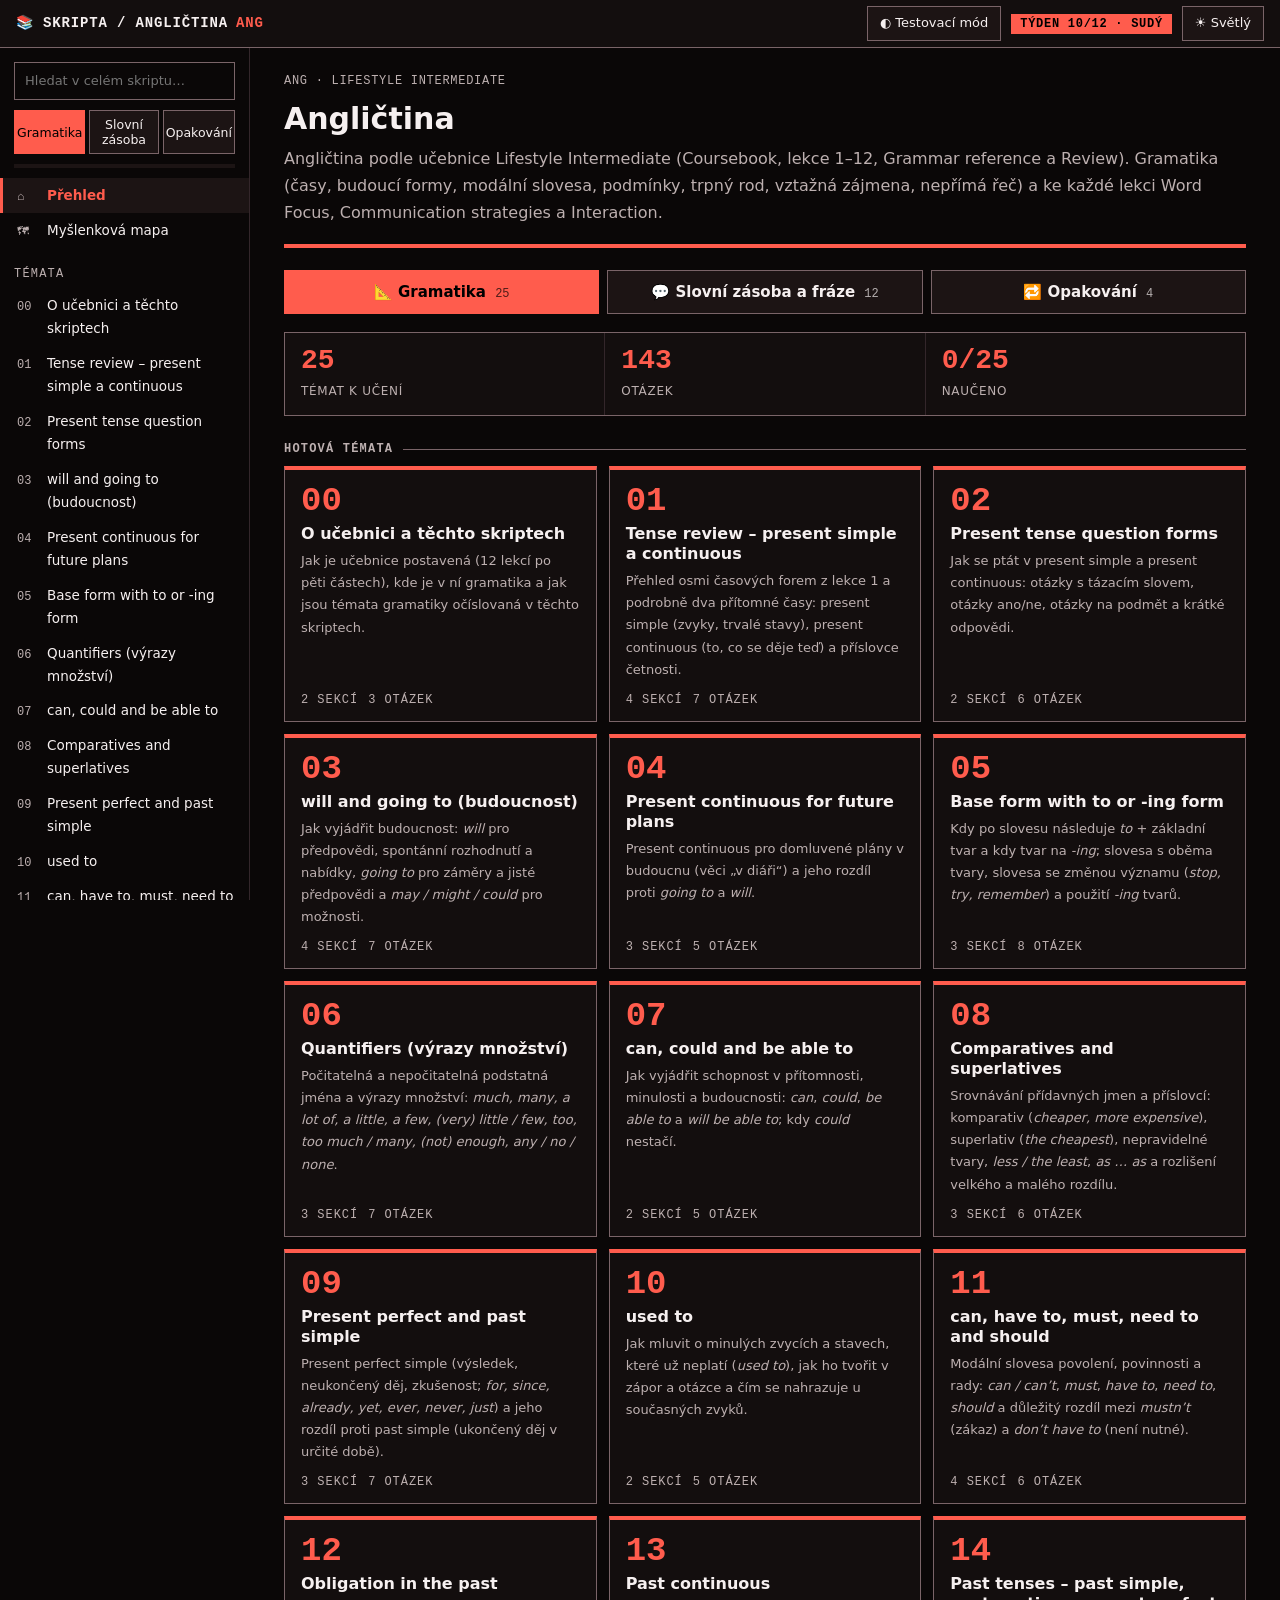
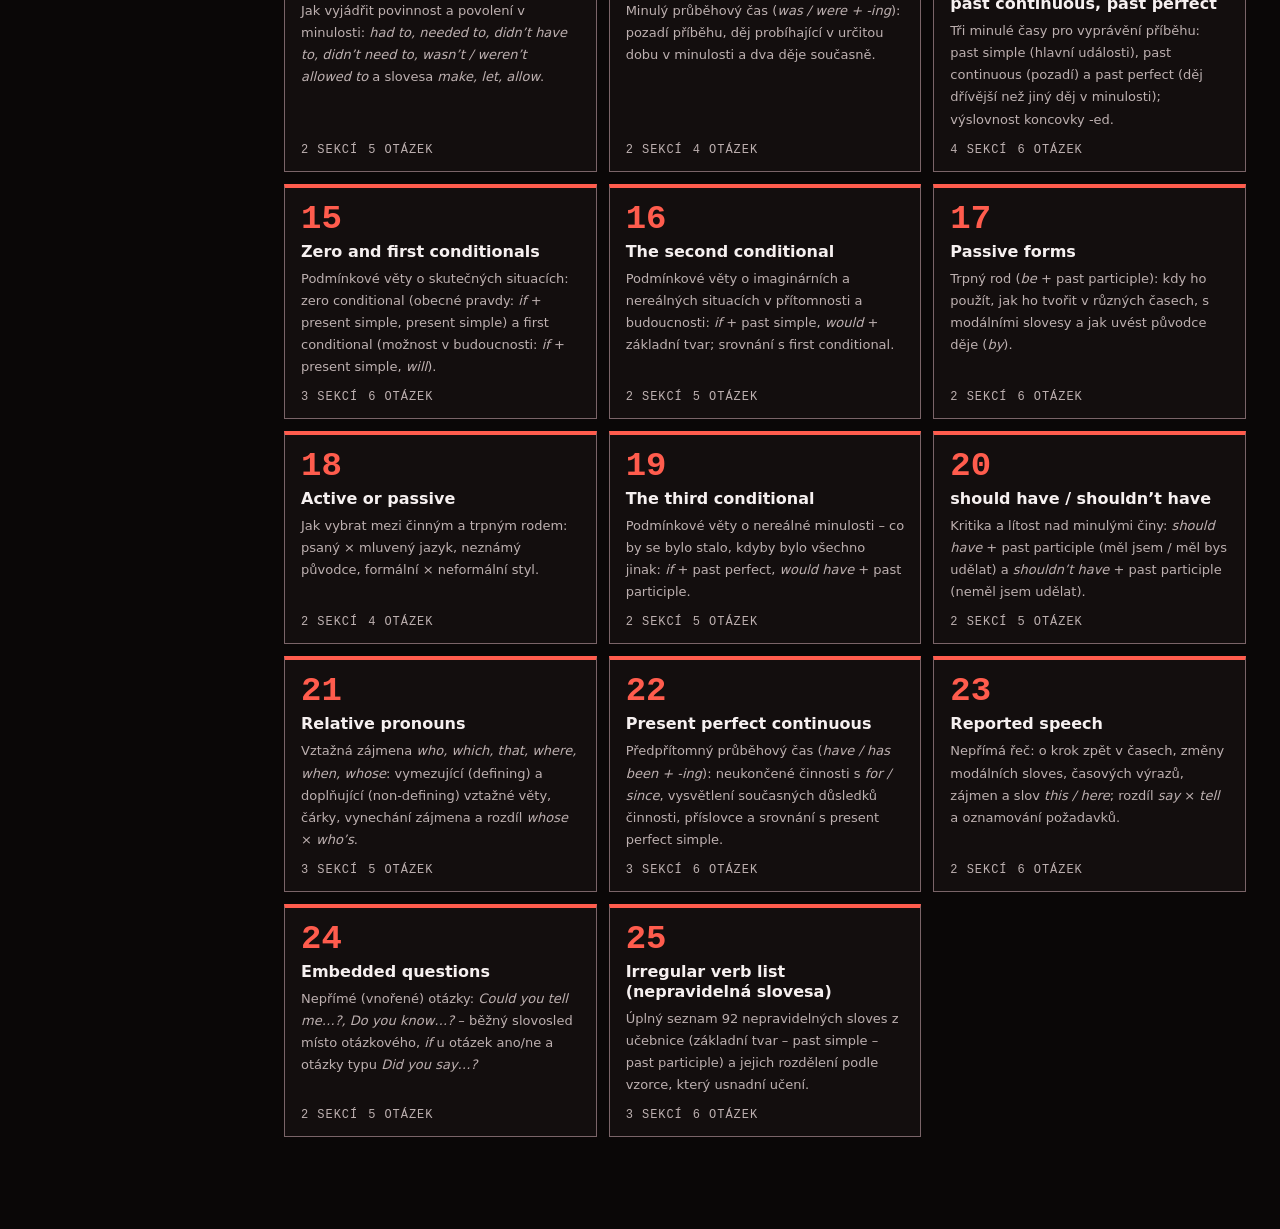
==== commit ba89a224: "Add tabs (groups) to subject pages and split ANG into three - Add optional SUBJECT.groups and topic." ====
--- a/ang/index.html
+++ b/ang/index.html
@@ -5,7 +5,7 @@
 <body>
 <header class="top"><button class="burger" id="burger">☰</button><h1><a href="../index.html">📚 Skripta</a> / <a href="#/">Angličtina</a><span class="code">ANG</span></h1><button id="recall" title="Zakryje definice a paragrafy – klikem je odhalíš (aktivní učení)">◐ Testovací mód</button><button id="theme"></button></header>
 <div class="layout"><nav class="side" id="side"></nav><main id="main"></main></div>
-<script>window.SUBJECT={id:'ang',code:'ANG · Lifestyle Intermediate',lockDraft:true,name:'Angličtina',desc:'Angličtina podle učebnice Lifestyle Intermediate (Coursebook, lekce 1–12, Grammar reference a Review). Gramatika (časy, budoucí formy, modální slovesa, podmínky, trpný rod, vztažná zájmena, nepřímá řeč) a ke každé lekci Word Focus, Communication strategies a Interaction.'}</script>
+<script>window.SUBJECT={id:'ang',groups:[{id:'gram',name:'Gramatika',icon:'📐'},{id:'slov',name:'Slovní zásoba a fráze',short:'Slovní zásoba',icon:'💬'},{id:'rev',name:'Opakování',icon:'🔁'}],code:'ANG · Lifestyle Intermediate',lockDraft:true,name:'Angličtina',desc:'Angličtina podle učebnice Lifestyle Intermediate (Coursebook, lekce 1–12, Grammar reference a Review). Gramatika (časy, budoucí formy, modální slovesa, podmínky, trpný rod, vztažná zájmena, nepřímá řeč) a ke každé lekci Word Focus, Communication strategies a Interaction.'}</script>
 <script src="../assets/app.js"></script>
 <script src="../assets/dg.js"></script>
 <script src="diagrams.js"></script>
--- a/assets/style.css
+++ b/assets/style.css
@@ -242,3 +242,8 @@
 .mm-d{position:fixed;right:18px;bottom:18px;z-index:20;width:min(400px,calc(100vw - 36px));max-height:55vh;overflow:auto;padding:14px 16px;background:var(--panel);border:1px solid var(--line2);border-top:4px solid var(--c);box-shadow:0 10px 40px #0008}
 .mm-d h4{margin:2px 0 8px;font-size:16px}.mm-d .btn{display:inline-block;margin-top:10px}.mm-p{font-size:11px;color:var(--muted)}.mm-x{float:right;padding:2px 8px}
 
+
+/* záložky předmětu (SUBJECT.groups) */
+.gtabs{display:flex;gap:4px;margin:0 14px 10px}.gtabs button{flex:1;padding:6px 4px;font-size:12.5px;line-height:1.2}
+.gtabs.big{margin:0 0 18px;gap:8px}.gtabs.big button{padding:12px 10px;font-size:15px;font-weight:600}.gtabs small{font:12px var(--mono);opacity:.7;margin-left:4px}
+nav.side .gtabs button{padding:6px 2px}
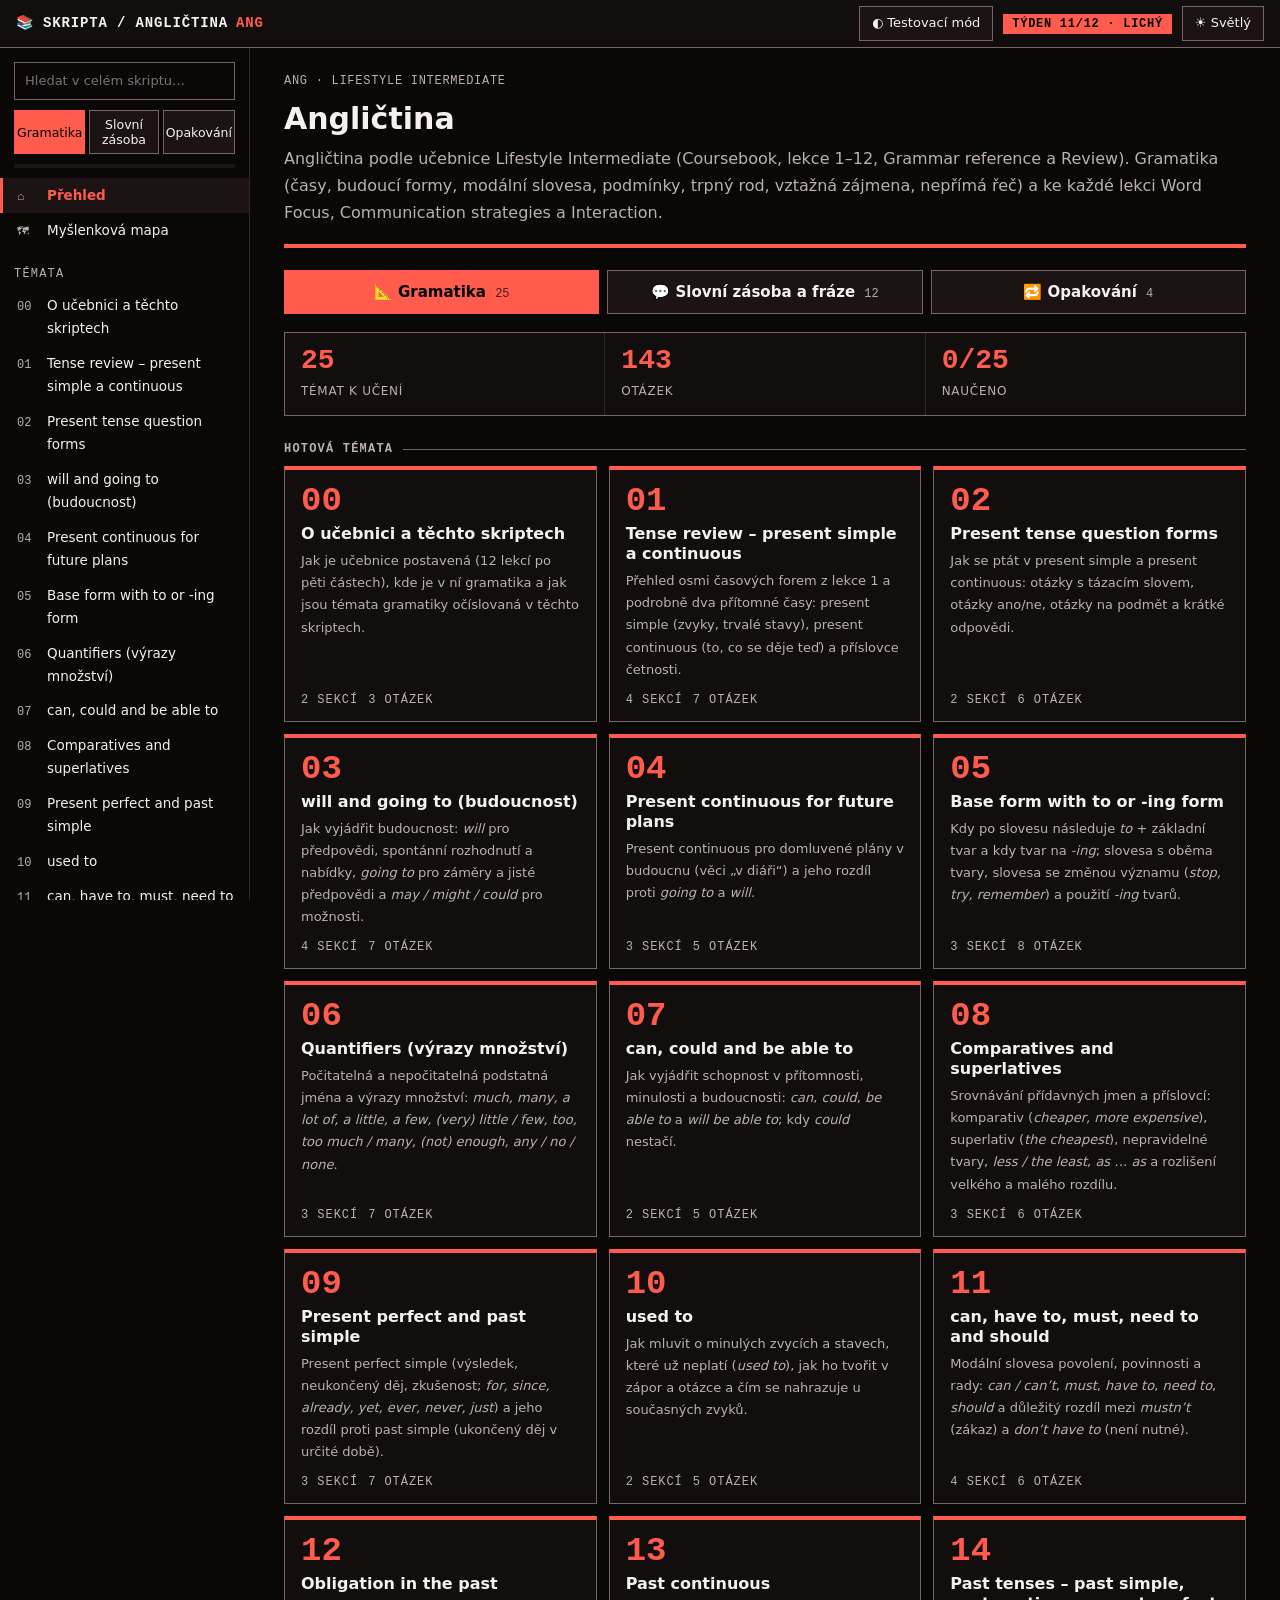
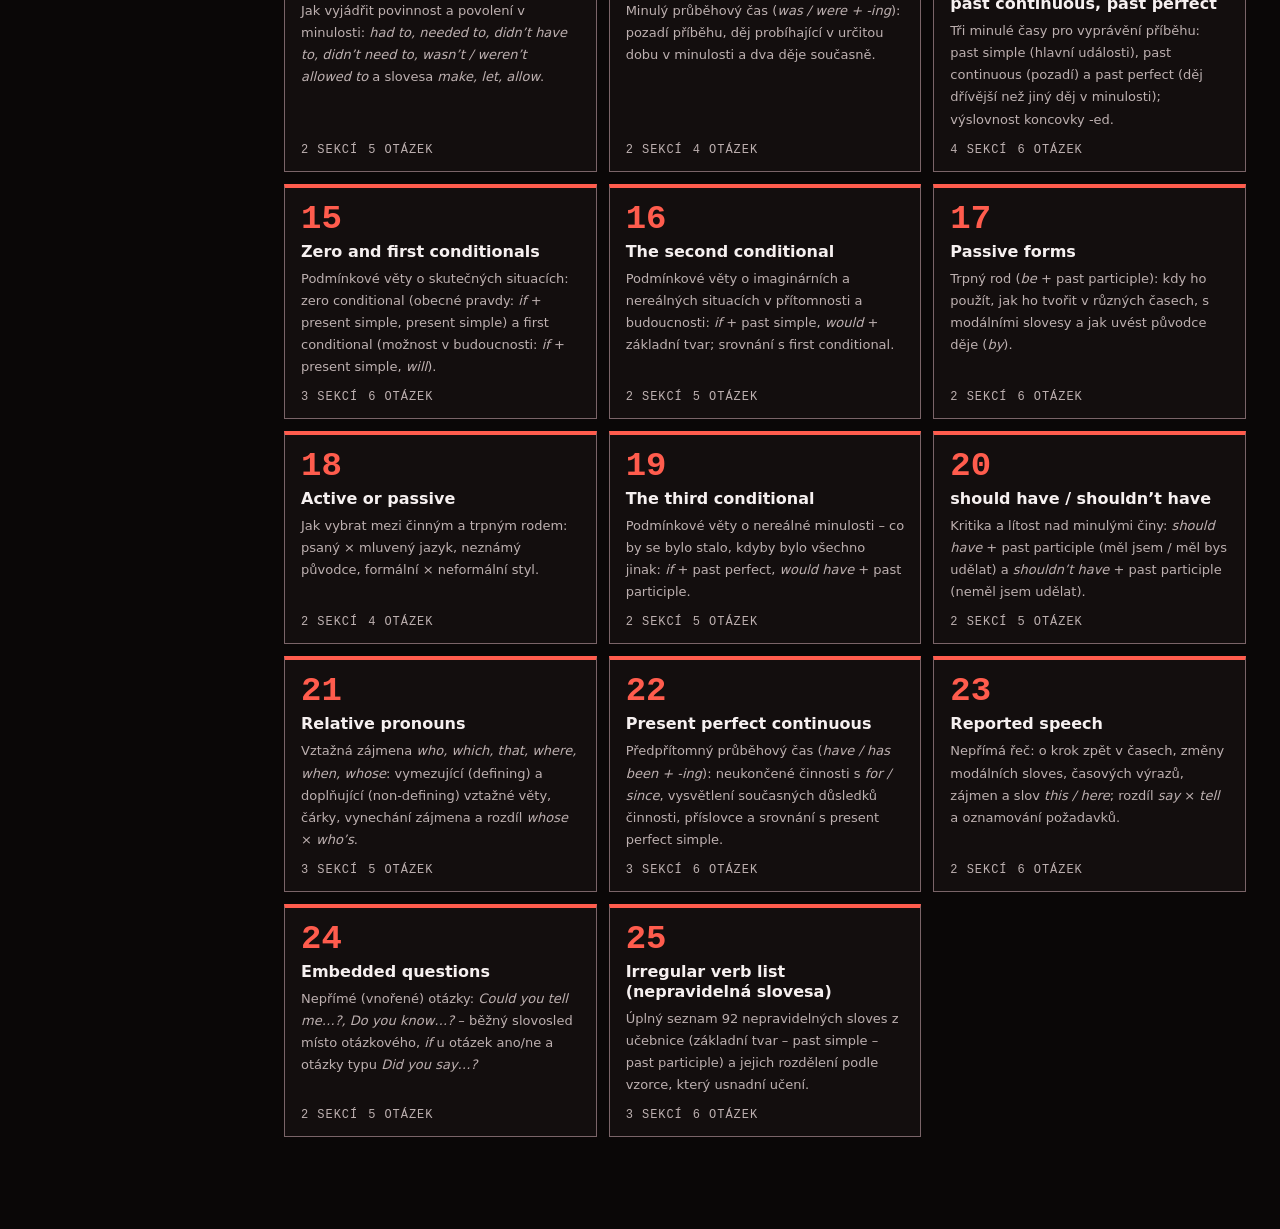
==== commit 8f911e9e: "Add interactive widget framework and replace form tables with diagrams - Add shared widget skeleton " ====
--- a/ang/index.html
+++ b/ang/index.html
@@ -9,6 +9,8 @@
 <script src="../assets/app.js"></script>
 <script src="../assets/dg.js"></script>
 <script src="diagrams.js"></script>
+<script src="../assets/wg.js"></script>
+<script src="wg.js"></script>
 <script src="../assets/map.js"></script>
 <script src="map.js"></script>
 <script src="topics/00-o-ucebnici.js"></script>
--- a/assets/style.css
+++ b/assets/style.css
@@ -247,3 +247,27 @@
 .gtabs{display:flex;gap:4px;margin:0 14px 10px}.gtabs button{flex:1;padding:6px 4px;font-size:12.5px;line-height:1.2}
 .gtabs.big{margin:0 0 18px;gap:8px}.gtabs.big button{padding:12px 10px;font-size:15px;font-weight:600}.gtabs small{font:12px var(--mono);opacity:.7;margin-left:4px}
 nav.side .gtabs button{padding:6px 2px}
+
+/* sdílené prvky widgetů (assets/wg.js) */
+.qw-in{font:13px var(--mono);padding:4px 8px;border:1px solid var(--line2);background:var(--bg);color:var(--text);max-width:100%}.qw-in:focus{outline:none;border-color:var(--accent)}
+.qw-rng{vertical-align:middle;accent-color:var(--accent);width:200px;max-width:100%}
+.qw-top .lbl+.qw-in,.qw-top .lbl+.qw-rng{margin-left:2px}.qw-top .sp{flex:1}
+.qw-note{padding:7px 10px;margin:8px 0;border-left:3px solid var(--def);background:var(--def-s);font-size:14px;line-height:1.55}.qw-note.bad{border-color:var(--bad);background:var(--bad-s)}.qw-note.ok{border-color:var(--def);background:var(--def-s)}.qw-note.warn{border-color:var(--warn);background:var(--warn-s)}
+.qw-dg{border:0;padding:0;background:none}
+.qw-view .mo{font-family:var(--mono)}.qw-view .mu{color:var(--muted)}
+.qw-kv{display:grid;grid-template-columns:auto 1fr;gap:2px 14px;font:14px var(--mono);margin:6px 0}.qw-kv>span:nth-child(odd){color:var(--muted)}
+.qw-big{font:700 22px var(--mono);letter-spacing:.04em;word-break:break-all}
+.qw-sw{display:inline-block;width:100%;height:70px;border:1px solid var(--line2)}
+.qw-cv td.hi,.qw-cv th.hi{background:var(--accent-s);color:var(--accent);font-weight:700}.qw-cv td.ok,.qw-cv tr.ok td{background:var(--ok-s)}.qw-cv td.no,.qw-cv tr.no td{background:var(--bad-s)}
+.qw-cv td.l,.qw-cv th.l{text-align:left}.qw-cv td.sm{font-size:12px;color:var(--muted)}
+button.qw-b{font:15px var(--mono);padding:4px 9px;min-width:34px}.qw-b.on{background:var(--def-s);color:var(--def);border-color:var(--def)}
+.qw-split{display:flex;gap:16px;flex-wrap:wrap;align-items:flex-start}.qw-split>*{flex:1 1 300px;min-width:0}.qw-split>:first-child{flex:1.3 1 340px}
+.qw-cv tr.cur td{background:var(--warn-s);color:var(--warn);font-weight:700}.qw-cv tr.add td{background:var(--ok-s)}.qw-cv tr.skip td{color:var(--muted);text-decoration:line-through}
+svg [data-act]{cursor:pointer}
+
+/* struktura definic a vysvětlení k widgetům */
+.box p.lead{margin:2px 0 4px;font-weight:500}.box ul{margin:4px 0 2px;padding-left:20px}.box li{margin:3px 0}
+.box.def li::marker{color:var(--def)}.box.ex li::marker{color:var(--ex)}.box.warn li::marker{color:var(--warn)}.box.tip li::marker{color:var(--tip)}
+.vz.wgv .vt::before{content:"▶ interaktivně: ";color:var(--accent);font-weight:400}
+.how{margin:6px 0 8px;padding:8px 14px;background:var(--panel2);border-left:4px solid var(--line2);font-size:14.5px}.how .lb{display:block;font:700 12px var(--mono);text-transform:uppercase;letter-spacing:.08em;color:var(--muted);margin-bottom:2px}.how ul{margin:2px 0;padding-left:20px}.how li{margin:3px 0}
+.box.sol{margin:6px 0 10px}
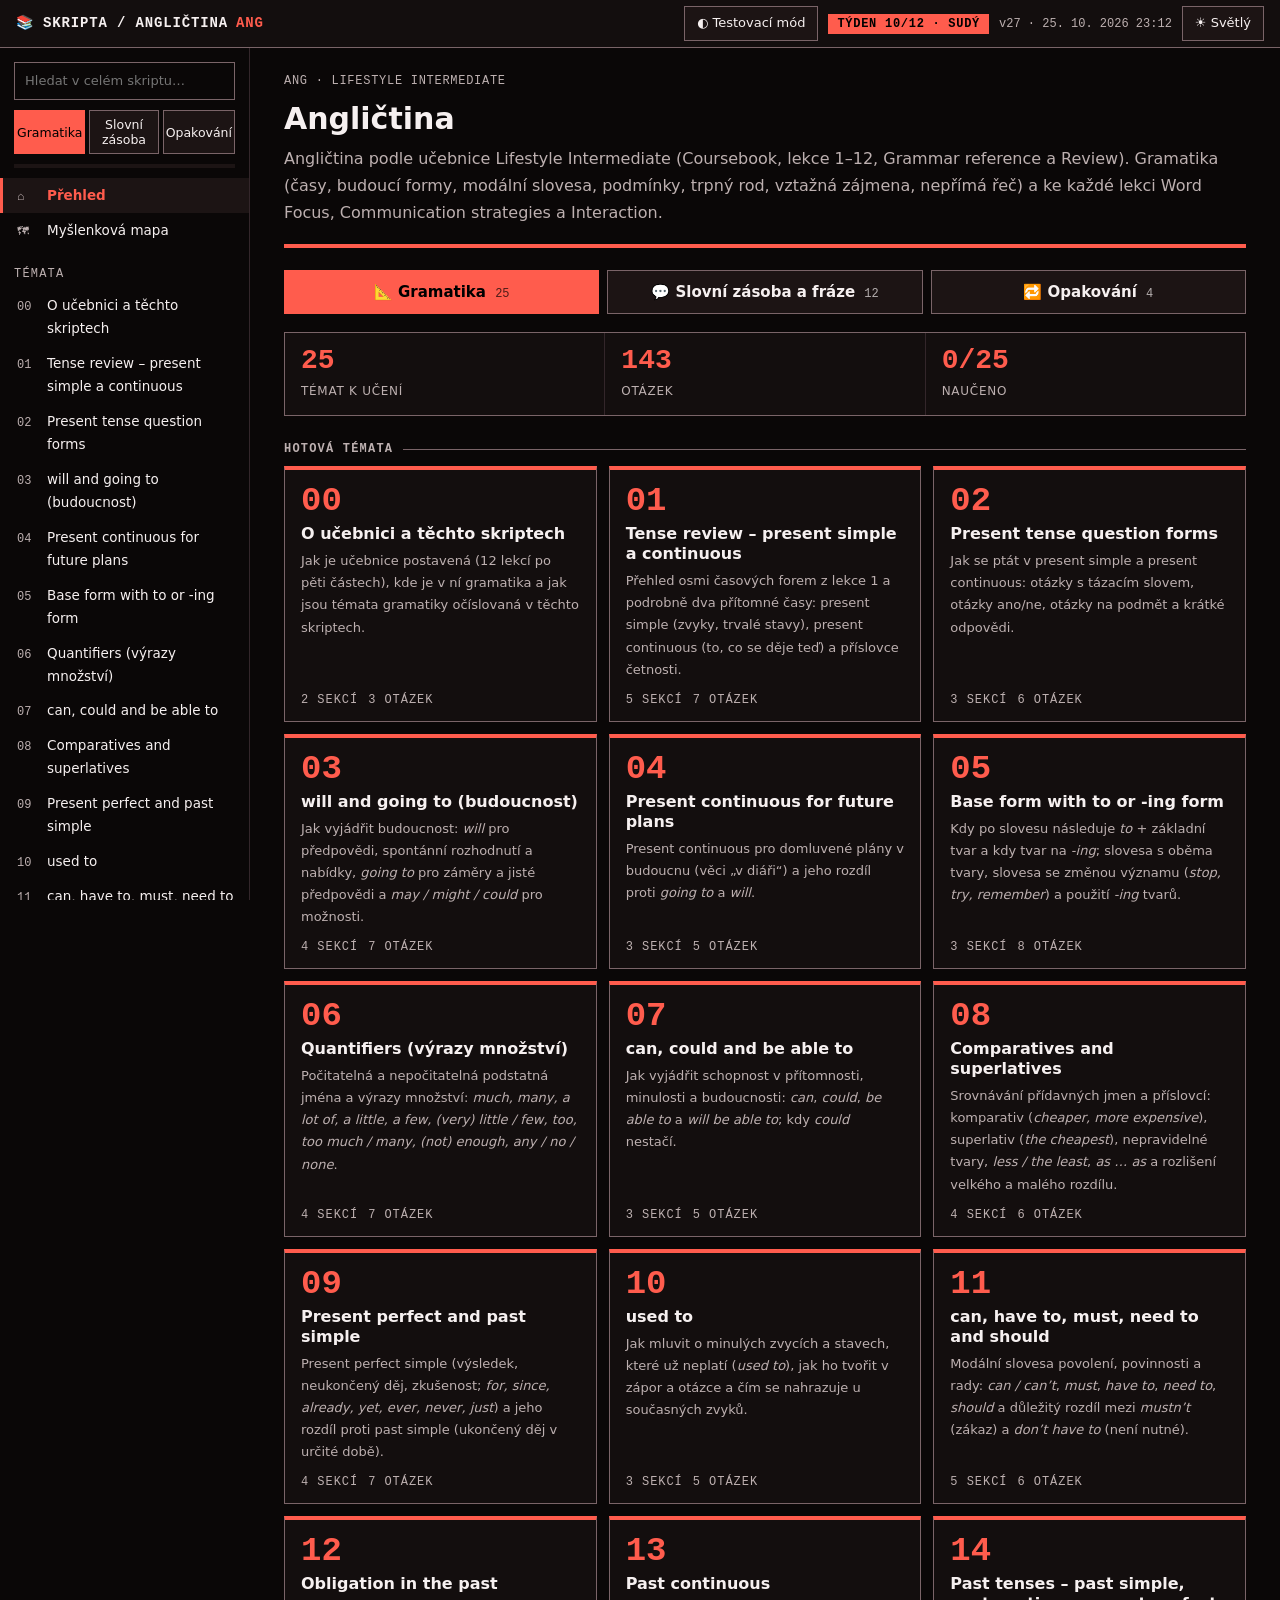
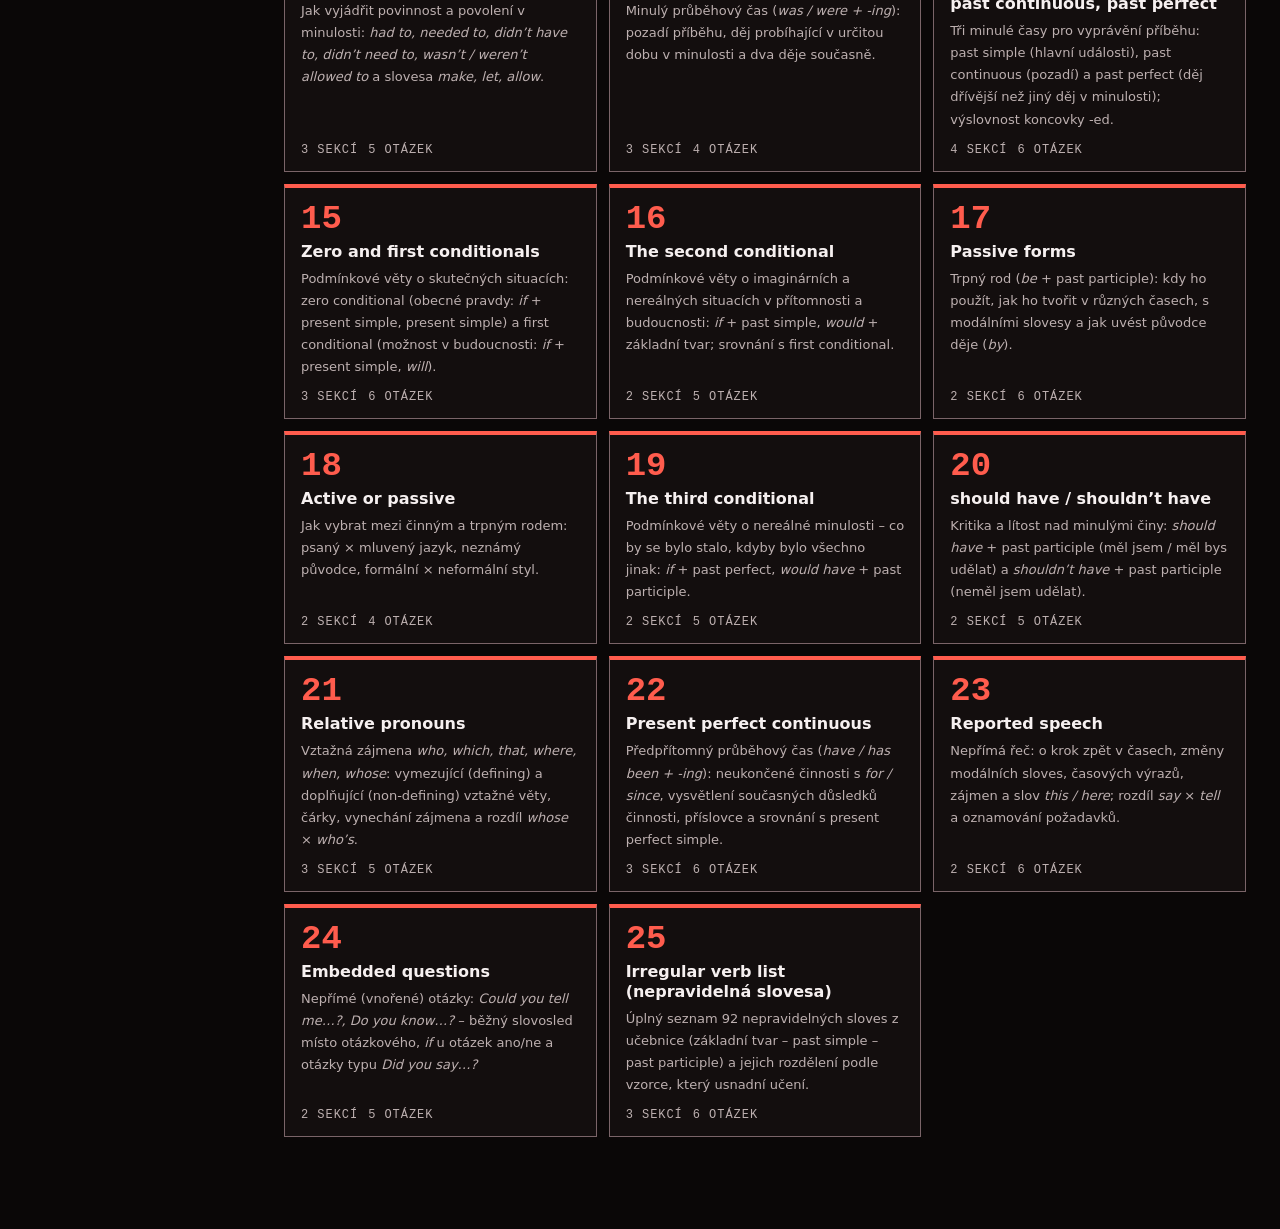
==== commit f88e9584: "Add ANG quizzes and show build version in top bar - Add quiz data for ANG grammar topics (kvizy-gram" ====
--- a/ang/index.html
+++ b/ang/index.html
@@ -11,6 +11,10 @@
 <script src="diagrams.js"></script>
 <script src="../assets/wg.js"></script>
 <script src="wg.js"></script>
+<script src="kvizy.js"></script>
+<script src="kvizy-gram.js"></script>
+<script src="kvizy-slov.js"></script>
+<script src="kvizy-rev.js"></script>
 <script src="../assets/map.js"></script>
 <script src="map.js"></script>
 <script src="topics/00-o-ucebnici.js"></script>
@@ -56,4 +60,5 @@
 <script src="topics/40-review-7-9.js"></script>
 <script src="topics/41-review-10-12.js"></script>
 <script src="../assets/week.js"></script>
+<script src="../assets/version.js"></script>
 </body></html>
--- a/assets/style.css
+++ b/assets/style.css
@@ -271,3 +271,4 @@
 .vz.wgv .vt::before{content:"▶ interaktivně: ";color:var(--accent);font-weight:400}
 .how{margin:6px 0 8px;padding:8px 14px;background:var(--panel2);border-left:4px solid var(--line2);font-size:14.5px}.how .lb{display:block;font:700 12px var(--mono);text-transform:uppercase;letter-spacing:.08em;color:var(--muted);margin-bottom:2px}.how ul{margin:2px 0;padding-left:20px}.how li{margin:3px 0}
 .box.sol{margin:6px 0 10px}
+.top .ver{flex:none;font:12px var(--mono);color:var(--muted);white-space:nowrap}
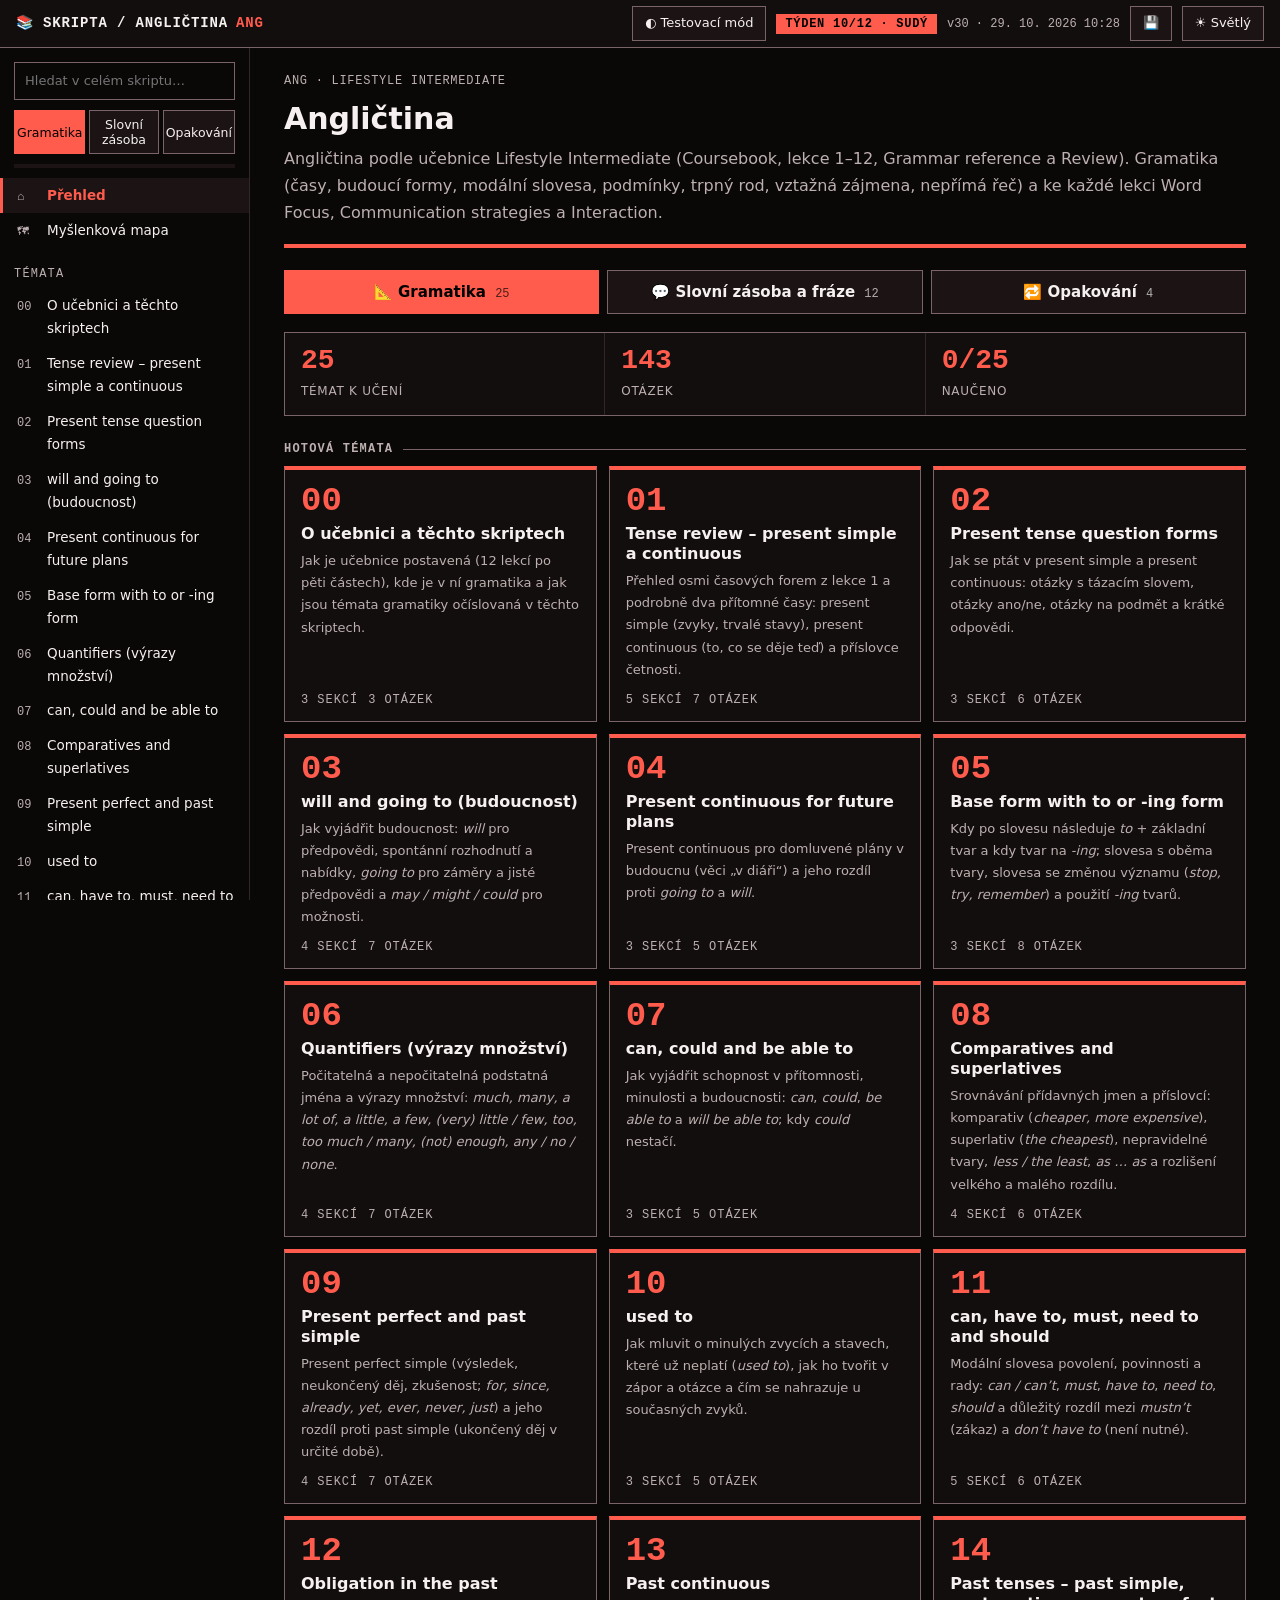
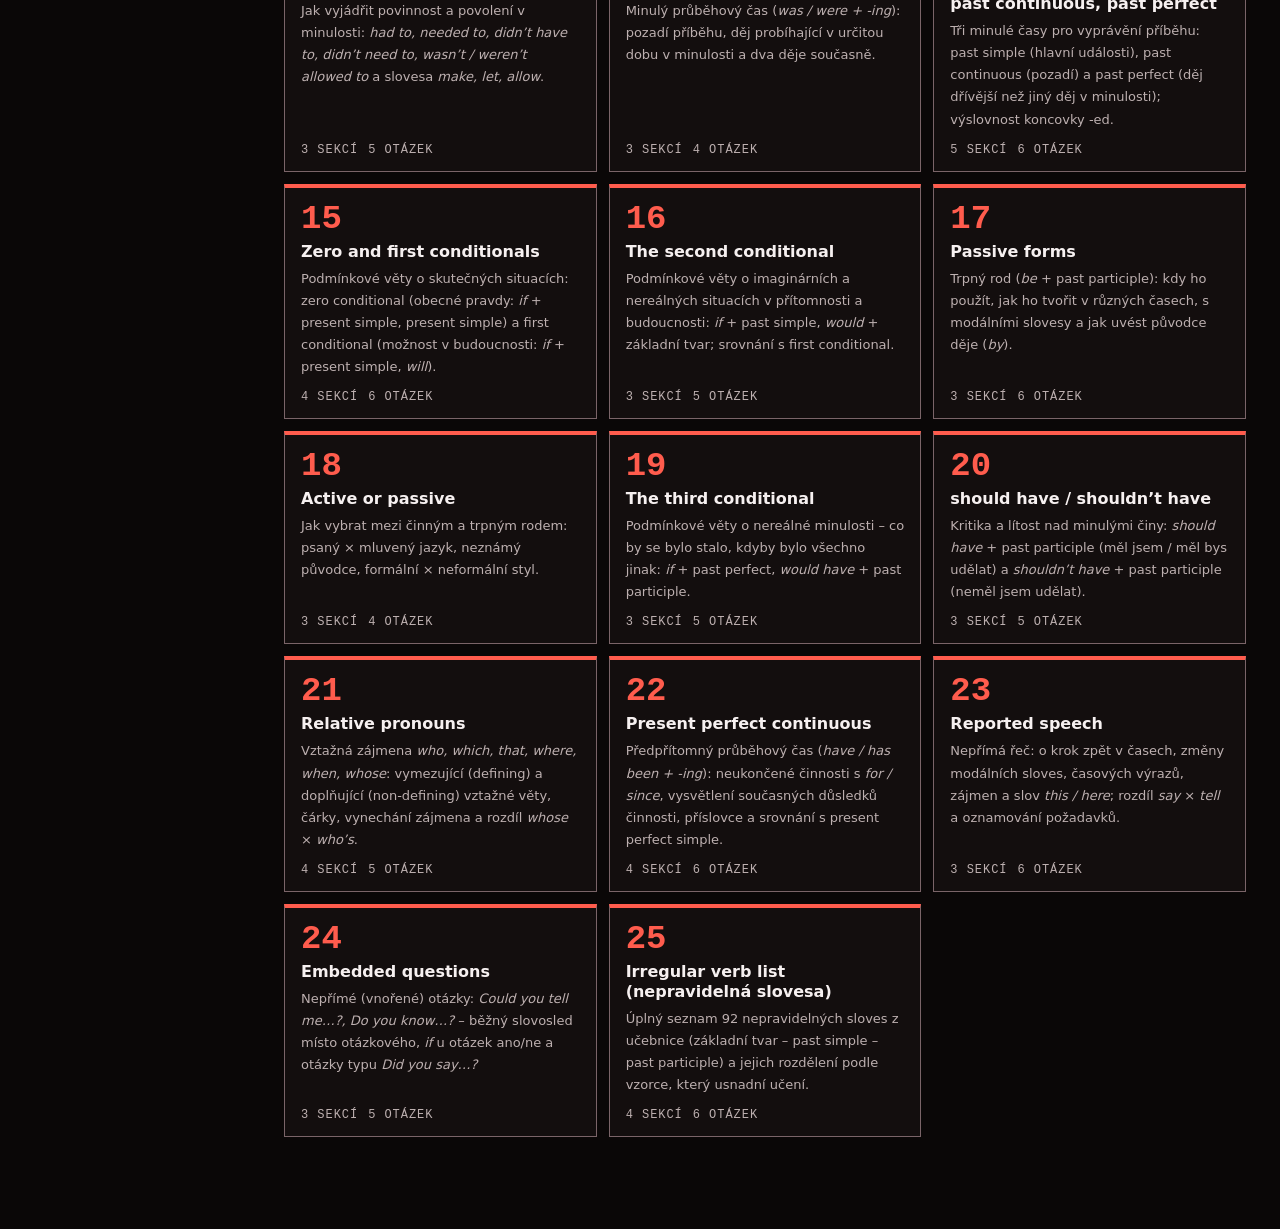
==== commit fe1184e0: "Add progress backup button (export/import localStorage) Co-Authored-By: Claude Opus 5.5 <noreply@ant" ====
--- a/ang/index.html
+++ b/ang/index.html
@@ -60,5 +60,5 @@
 <script src="topics/40-review-7-9.js"></script>
 <script src="topics/41-review-10-12.js"></script>
 <script src="../assets/week.js"></script>
-<script src="../assets/version.js"></script>
+<script src="../assets/version.js"></script><script src="../assets/backup.js"></script>
 </body></html>
